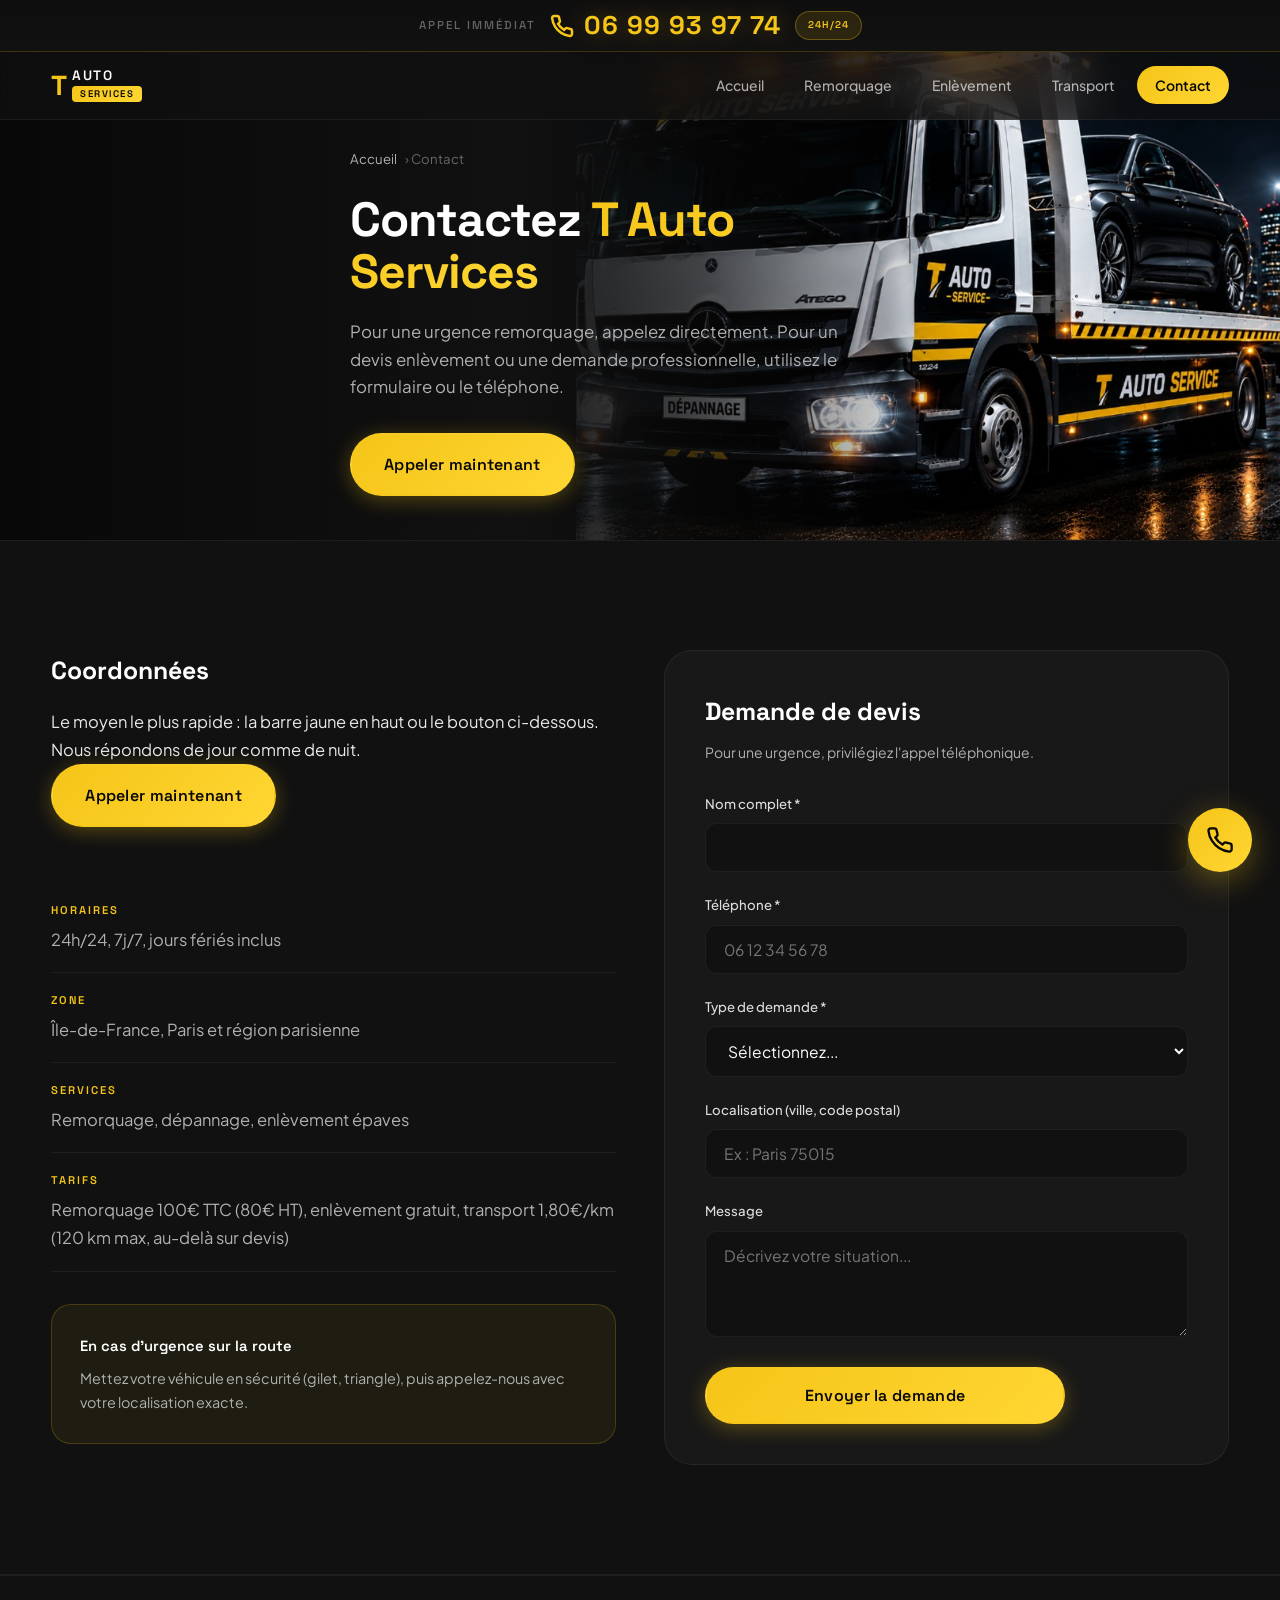
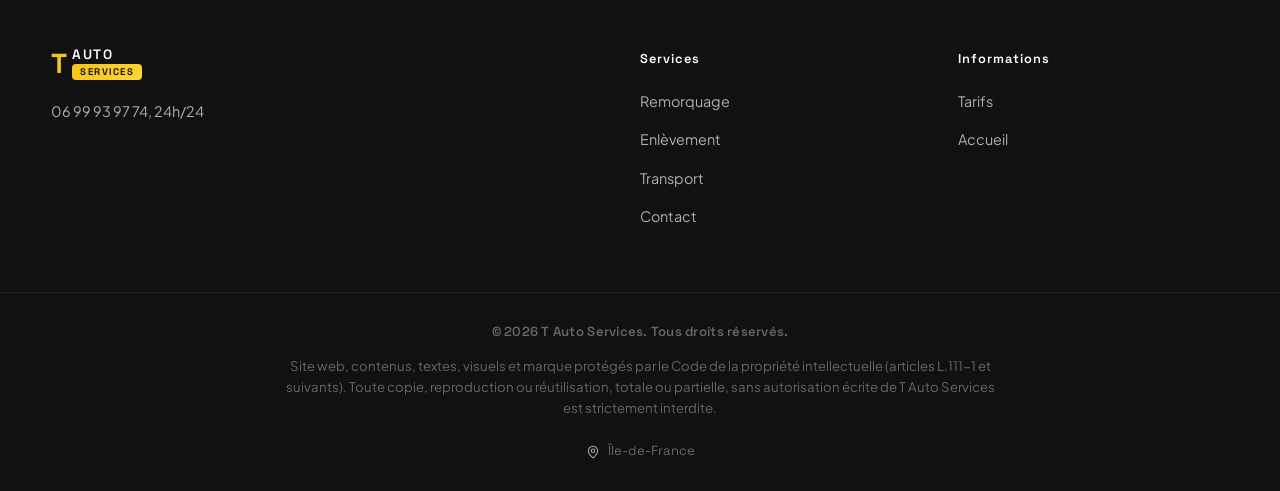
==== contact.html @ 291cde95 "Optimiser le SEO pour tautoservices.com et viser 9,5/10 technique. Alignement domaine sans www, URLs" ====
<!DOCTYPE html>
<html lang="fr">
<head>
  <meta charset="UTF-8">
  <meta name="viewport" content="width=device-width, initial-scale=1.0">
  <title>Contact & Devis | T Auto Services, 06 99 93 97 74</title>
  <meta name="description" content="Appelez T Auto Services 24h/24 : remorquage 100€ TTC, enlèvement gratuit, transport 1,80€/km. Urgence Île-de-France. ☎ 06 99 93 97 74">
  <meta name="robots" content="index, follow, max-snippet:-1, max-image-preview:large">
  <meta name="copyright" content="© 2026 T Auto Services. Tous droits réservés. Reproduction interdite.">
  <link rel="canonical" href="https://tautoservices.com/contact">
  <meta property="og:type" content="website">
  <meta property="og:locale" content="fr_FR">
  <meta property="og:title" content="Contact & Devis 24h/24 | T Auto Services">
  <meta property="og:description" content="Urgence remorquage ou devis transport. Disponible 24h/24. ☎ 06 99 93 97 74">
  <meta property="og:url" content="https://tautoservices.com/contact">
  <meta property="og:image" content="https://tautoservices.com/assets/hero-truck.png">
  <meta property="og:image:width" content="1024">
  <meta property="og:image:height" content="682">
  <meta property="og:image:alt" content="Camion dépanneuse T Auto Services, remorquage 24h/24 Île-de-France">
  <meta property="og:site_name" content="T Auto Services">
  <meta name="twitter:card" content="summary_large_image">
  <meta name="twitter:title" content="Contact & Devis 24h/24 | T Auto Services">
  <meta name="twitter:description" content="Urgence remorquage ou devis transport. ☎ 06 99 93 97 74">
  <meta name="twitter:image" content="https://tautoservices.com/assets/hero-truck.png">
  <meta name="format-detection" content="telephone=yes">
  <link rel="icon" type="image/svg+xml" href="/assets/favicon.svg">
  <link rel="preconnect" href="https://fonts.googleapis.com">
  <link rel="preconnect" href="https://fonts.gstatic.com" crossorigin>
  <link href="https://fonts.googleapis.com/css2?family=Plus+Jakarta+Sans:wght@400;500;600;700&family=Space+Grotesk:wght@500;600;700&display=swap" rel="stylesheet">
  <link rel="stylesheet" href="/css/style.css?v=20260605">
  <script type="application/ld+json" src="/data/seo.json"></script>
  <script type="application/ld+json">
  {"@context":"https://schema.org","@type":"BreadcrumbList","itemListElement":[{"@type":"ListItem","position":1,"name":"Accueil","item":"https://tautoservices.com/"},{"@type":"ListItem","position":2,"name":"Contact","item":"https://tautoservices.com/contact"}]}
  </script>
  <script type="application/ld+json">
  {"@context":"https://schema.org","@type":"ContactPage","name":"Contact T Auto Services","url":"https://tautoservices.com/contact","mainEntity":{"@id":"https://tautoservices.com/#business"}}
  </script>
</head>
<body data-seo-page="contact">
  <a href="#main" class="skip-link">Aller au contenu principal</a>
  <div class="phone-bar">
    <a href="tel:+33699939774" class="phone-bar__link" aria-label="Appel immédiat, 06 99 93 97 74">
      <span class="phone-bar__label">Appel immédiat</span>
      <span class="phone-bar__number">
        <svg viewBox="0 0 24 24" fill="none" stroke="currentColor" stroke-width="2.5" aria-hidden="true"><path d="M22 16.92v3a2 2 0 0 1-2.18 2 19.79 19.79 0 0 1-8.63-3.07 19.5 19.5 0 0 1-6-6 19.79 19.79 0 0 1-3.07-8.67A2 2 0 0 1 4.11 2h3a2 2 0 0 1 2 1.72c.127.96.361 1.903.7 2.81a2 2 0 0 1-.45 2.11L8.09 9.91a16 16 0 0 0 6 6l1.27-1.27a2 2 0 0 1 2.11-.45c.907.339 1.85.573 2.81.7A2 2 0 0 1 22 16.92z"/></svg>
        06 99 93 97 74
      </span>
      <span class="phone-bar__badge">24h/24</span>
    </a>
  </div>
  <header class="header" id="header">
    <div class="container header__inner">
      <a href="/" class="logo logo--sm"><span class="logo__t">T</span><span class="logo__brand"><span class="logo__auto">Auto</span><span class="logo__services">Services</span></span></a>
      <nav class="nav" id="nav" aria-label="Navigation principale">
        <ul class="nav__list">
          <li><a href="/" class="nav__link">Accueil</a></li>
          <li><a href="/remorquage.html" class="nav__link">Remorquage</a></li>
          <li><a href="/enlevement-epaves.html" class="nav__link">Enlèvement</a></li>
          <li><a href="/transport.html" class="nav__link">Transport</a></li>
          <li><a href="/contact.html" class="nav__link nav__link--active">Contact</a></li>
        </ul>
      </nav>
      <button class="burger" id="burger" aria-label="Ouvrir le menu" aria-expanded="false"><span></span><span></span><span></span></button>
    </div>
  </header>

  <main id="main">
    <section class="page-hero">
      <div class="page-hero__bg">
        <img src="/assets/hero-truck.png" alt="Camion dépanneuse T Auto Services en intervention de nuit, remorquage 24h/24 Île-de-France" width="1024" height="682" loading="eager">
      </div>
      <div class="page-hero__shade" aria-hidden="true"></div>
      <div class="container page-hero__body">
        <nav class="breadcrumb" aria-label="Fil d'Ariane"><a href="/">Accueil</a> › Contact</nav>
        <h1>Contactez <span>T Auto Services</span></h1>
        <p class="page-hero__lead">Pour une urgence remorquage, appelez directement. Pour un devis enlèvement ou une demande professionnelle, utilisez le formulaire ou le téléphone.</p>
        <a href="tel:+33699939774" class="btn btn--yellow btn--lg">Appeler maintenant</a>
      </div>
    </section>

    <section class="section section--dark">
      <div class="container contact-grid">
        <div class="contact-info">
          <h2>Coordonnées</h2>
          <p>Le moyen le plus rapide : la barre jaune en haut ou le bouton ci-dessous. Nous répondons de jour comme de nuit.</p>
          <a href="tel:+33699939774" class="btn btn--yellow btn--lg contact__call">Appeler maintenant</a>

          <div class="contact-details">
            <div class="contact-detail"><strong>Horaires</strong><span>24h/24, 7j/7, jours fériés inclus</span></div>
            <div class="contact-detail"><strong>Zone</strong><span>Île-de-France, Paris et région parisienne</span></div>
            <div class="contact-detail"><strong>Services</strong><span>Remorquage, dépannage, enlèvement épaves</span></div>
            <div class="contact-detail"><strong>Tarifs</strong><span>Remorquage 100€ TTC (80€ HT), enlèvement gratuit, transport 1,80€/km (120 km max, au-delà sur devis)</span></div>
          </div>

          <div class="contact-urgency">
            <h3>En cas d'urgence sur la route</h3>
            <p>Mettez votre véhicule en sécurité (gilet, triangle), puis appelez-nous avec votre localisation exacte.</p>
          </div>
        </div>

        <form class="contact-form" id="contact-form" action="#" method="post">
          <h2>Demande de devis</h2>
          <p class="form-note">Pour une urgence, privilégiez l'appel téléphonique.</p>
          <div class="form-group">
            <label for="name">Nom complet *</label>
            <input type="text" id="name" name="name" required autocomplete="name">
          </div>
          <div class="form-group">
            <label for="phone">Téléphone *</label>
            <input type="tel" id="phone" name="phone" required autocomplete="tel" placeholder="06 12 34 56 78">
          </div>
          <div class="form-group">
            <label for="service">Type de demande *</label>
            <select id="service" name="service" required>
              <option value="">Sélectionnez...</option>
              <option value="remorquage">Remorquage urgent</option>
              <option value="transport">Transport véhicule</option>
              <option value="epave">Enlèvement d'épave</option>
              <option value="depannage">Dépannage sur place</option>
              <option value="pro">Demande professionnelle</option>
              <option value="devis">Devis / renseignement</option>
            </select>
          </div>
          <div class="form-group">
            <label for="location">Localisation (ville, code postal)</label>
            <input type="text" id="location" name="location" placeholder="Ex : Paris 75015">
          </div>
          <div class="form-group">
            <label for="message">Message</label>
            <textarea id="message" name="message" rows="4" placeholder="Décrivez votre situation..."></textarea>
          </div>
          <button type="submit" class="btn btn--yellow btn--lg btn--block">Envoyer la demande</button>
          <p class="form-success" id="form-success" hidden>Merci ! Pour une réponse immédiate, appelez le <a href="tel:+33699939774">06 99 93 97 74</a>.</p>
        </form>
      </div>
    </section>
  </main>

  <footer class="footer">
    <div class="container footer__grid">
      <div class="footer__brand">
        <a href="/" class="logo logo--sm"><span class="logo__t">T</span><span class="logo__brand"><span class="logo__auto">Auto</span><span class="logo__services">Services</span></span></a>
        <p>06 99 93 97 74, 24h/24</p>
      </div>
      <nav aria-label="Services"><h3>Services</h3><ul><li><a href="/remorquage.html">Remorquage</a></li><li><a href="/enlevement-epaves.html">Enlèvement</a></li><li><a href="/transport.html">Transport</a></li><li><a href="/contact.html">Contact</a></li></ul></nav>
      <nav aria-label="Infos"><h3>Informations</h3><ul><li><a href="/#tarifs">Tarifs</a></li><li><a href="/">Accueil</a></li></ul></nav>
    </div>
    <div class="footer__bottom"><div class="container footer__bottom-inner"><p class="footer__copyright">&copy; 2026 T Auto Services. Tous droits réservés.</p><p class="footer__legal">Site web, contenus, textes, visuels et marque protégés par le Code de la propriété intellectuelle (articles L.111-1 et suivants). Toute copie, reproduction ou réutilisation, totale ou partielle, sans autorisation écrite de T Auto Services est strictement interdite.</p><p class="footer__location"><svg class="icon icon--inline" viewBox="0 0 24 24" fill="none" stroke="currentColor" stroke-width="1.75" aria-hidden="true"><path d="M20 10c0 6-8 12-8 12s-8-6-8-12a8 8 0 0 1 16 0Z"/><circle cx="12" cy="10" r="3"/></svg> Île-de-France</p></div></div>
  </footer>
  <a href="tel:+33699939774" class="float-call" aria-label="Appeler"><svg width="28" height="28" viewBox="0 0 24 24" fill="none" stroke="currentColor" stroke-width="2"><path d="M22 16.92v3a2 2 0 0 1-2.18 2 19.79 19.79 0 0 1-8.63-3.07 19.5 19.5 0 0 1-6-6 19.79 19.79 0 0 1-3.07-8.67A2 2 0 0 1 4.11 2h3a2 2 0 0 1 2 1.72c.127.96.361 1.903.7 2.81a2 2 0 0 1-.45 2.11L8.09 9.91a16 16 0 0 0 6 6l1.27-1.27a2 2 0 0 1 2.11-.45c.907.339 1.85.573 2.81.7A2 2 0 0 1 22 16.92z"/></svg></a>
  <script src="/js/main.js?v=20260605"></script>
</body>
</html>
---- css/style.css ----
/* T Auto Services — Design moderne jaune / noir */
:root {
  --yellow: #f5c518;
  --yellow-bright: #ffd633;
  --yellow-dark: #c9a012;
  --yellow-glow: rgba(245, 197, 24, 0.35);
  --black: #080808;
  --black-soft: #111111;
  --black-card: #181818;
  --black-elevated: #1f1f1f;
  --white: #ffffff;
  --gray: #b0b0b0;
  --gray-dark: #666666;
  --border: rgba(255, 255, 255, 0.06);
  --border-accent: rgba(245, 197, 24, 0.2);
  --font-display: 'Space Grotesk', system-ui, sans-serif;
  --font-body: 'Plus Jakarta Sans', system-ui, sans-serif;
  --phone-bar-h: 52px;
  --header-h: 68px;
  --radius: 12px;
  --radius-lg: 20px;
  --radius-xl: 28px;
  --transition: 0.35s cubic-bezier(0.4, 0, 0.2, 1);
  --shadow-yellow: 0 12px 48px rgba(245, 197, 24, 0.2);
  --shadow-dark: 0 32px 80px rgba(0, 0, 0, 0.6);
  --glass: rgba(17, 17, 17, 0.72);
}

*, *::before, *::after { box-sizing: border-box; margin: 0; padding: 0; }

html { scroll-behavior: smooth; scroll-padding-top: calc(var(--phone-bar-h) + var(--header-h) + 24px); }

body {
  font-family: var(--font-body);
  font-size: 1.03125rem;
  line-height: 1.7;
  color: #e8e8e8;
  background: var(--black);
  -webkit-font-smoothing: antialiased;
  -moz-osx-font-smoothing: grayscale;
  overflow-x: hidden;
}

body::before {
  content: '';
  position: fixed;
  inset: 0;
  z-index: -1;
  background:
    radial-gradient(ellipse 80% 50% at 20% -10%, rgba(245, 197, 24, 0.06) 0%, transparent 50%),
    radial-gradient(ellipse 60% 40% at 90% 100%, rgba(245, 197, 24, 0.04) 0%, transparent 50%),
    var(--black);
  pointer-events: none;
}

img { max-width: 100%; height: auto; display: block; }
a { color: var(--yellow); text-decoration: none; transition: color var(--transition); }
a:hover { color: var(--yellow-bright); }
ul { list-style: none; }

.container { width: min(1220px, 92vw); margin-inline: auto; }
.container--narrow { width: min(760px, 90vw); }

.skip-link {
  position: absolute; top: -100px; left: 16px; z-index: 9999;
  padding: 12px 20px; background: var(--yellow); color: var(--black);
  border-radius: var(--radius); font-weight: 700;
}
.skip-link:focus { top: 16px; }

/* ─── Animations scroll ─── */
.reveal {
  opacity: 0;
  transform: translateY(28px);
  transition: opacity 0.75s cubic-bezier(0.22, 1, 0.36, 1),
              transform 0.75s cubic-bezier(0.22, 1, 0.36, 1);
}
.reveal.is-visible {
  opacity: 1;
  transform: translateY(0);
}

@media (prefers-reduced-motion: reduce) {
  .reveal { opacity: 1; transform: none; transition: none; }
  .float-call { animation: none; }
}

/* ─── Logo ─── */
.logo { display: flex; align-items: center; gap: 6px; text-decoration: none; flex-shrink: 0; }
.logo:hover { opacity: 0.92; }
.logo__t {
  font-family: var(--font-display);
  font-size: 2.2rem; font-weight: 700; line-height: 1;
  color: var(--yellow); letter-spacing: -1px;
}
.logo__brand { display: flex; flex-direction: column; line-height: 1.05; gap: 2px; }
.logo__auto {
  font-family: var(--font-display);
  font-size: 1rem; font-weight: 600; letter-spacing: 2px;
  color: var(--white); text-transform: uppercase;
}
.logo__services {
  font-family: var(--font-display);
  font-size: 0.6rem; font-weight: 600; letter-spacing: 1.5px;
  background: linear-gradient(135deg, var(--yellow) 0%, var(--yellow-bright) 100%);
  color: var(--black);
  padding: 3px 8px; border-radius: 4px;
  text-transform: uppercase; align-self: flex-start;
}
.logo--sm .logo__t { font-size: 1.72rem; }
.logo--sm .logo__auto { font-size: 0.85rem; letter-spacing: 1.5px; }

/* ─── Buttons ─── */
.btn {
  display: inline-flex; align-items: center; justify-content: center; gap: 10px;
  padding: 14px 28px; border-radius: 999px; font-weight: 600; font-size: 0.95rem;
  border: 2px solid transparent; cursor: pointer; transition: all var(--transition);
  text-decoration: none; font-family: var(--font-display); letter-spacing: 0.02em;
}
.btn--yellow {
  background: linear-gradient(135deg, var(--yellow) 0%, var(--yellow-bright) 100%);
  color: var(--black); border-color: transparent;
  box-shadow: 0 4px 20px rgba(245, 197, 24, 0.3);
}
.btn--yellow:hover {
  transform: translateY(-3px);
  box-shadow: 0 8px 32px rgba(245, 197, 24, 0.45);
  color: var(--black);
}
.btn--outline-yellow {
  background: rgba(245, 197, 24, 0.06);
  color: var(--yellow); border-color: rgba(245, 197, 24, 0.45);
  backdrop-filter: blur(8px);
}
.btn--outline-yellow:hover {
  background: var(--yellow); color: var(--black);
  border-color: var(--yellow);
  transform: translateY(-2px);
}
.btn--black { background: var(--black); color: var(--yellow); border-color: var(--black-soft); }
.btn--black:hover { background: var(--black-soft); color: var(--yellow-bright); }
.btn--phone {
  background: linear-gradient(135deg, var(--yellow) 0%, var(--yellow-bright) 100%);
  color: var(--black); border-color: transparent;
  font-family: var(--font-display); font-size: 1rem; padding: 12px 22px;
  font-weight: 600; white-space: nowrap;
  border-radius: 999px;
}
.btn--phone:hover { transform: scale(1.04); color: var(--black); }

.btn--lg { padding: 16px 32px; font-size: 1rem; }
.btn--xl { padding: 18px 34px; font-size: 1.025rem; }
.btn--block { width: 100%; max-width: 360px; }

/* ─── Barre téléphone ─── */
.phone-bar {
  position: fixed; top: 0; left: 0; right: 0; z-index: 1001;
  height: var(--phone-bar-h);
  background: linear-gradient(180deg, #0e0e0e 0%, var(--black-soft) 100%);
  border-bottom: 1px solid var(--border-accent);
}
.phone-bar__link {
  display: flex; align-items: center; justify-content: center; gap: 14px;
  height: 100%; width: 100%; padding: 0 20px;
  color: var(--white); text-decoration: none;
  transition: background var(--transition);
}
.phone-bar__link:hover {
  background: rgba(245, 197, 24, 0.06);
  color: var(--white);
}
.phone-bar__label {
  font-family: var(--font-display); font-size: 0.72rem; font-weight: 500;
  letter-spacing: 2px; text-transform: uppercase;
  color: var(--gray-dark);
  display: none;
}
.phone-bar__number {
  font-family: var(--font-display); font-size: clamp(1.2rem, 3.5vw, 1.6rem);
  font-weight: 700; letter-spacing: 1px;
  display: flex; align-items: center; gap: 10px;
  color: var(--yellow);
  text-shadow: 0 0 24px var(--yellow-glow);
}
.phone-bar__number svg { flex-shrink: 0; width: clamp(20px, 3.5vw, 24px); height: clamp(20px, 3.5vw, 24px); }
.phone-bar__badge {
  font-family: var(--font-display); font-size: 0.62rem; font-weight: 600;
  letter-spacing: 1px; text-transform: uppercase;
  background: rgba(245, 197, 24, 0.12);
  color: var(--yellow);
  padding: 5px 12px; border-radius: 999px;
  border: 1px solid rgba(245, 197, 24, 0.3);
}

@media (min-width: 640px) {
  .phone-bar__label { display: block; }
}

/* ─── Header ─── */
.header {
  position: fixed; top: var(--phone-bar-h); left: 0; right: 0; z-index: 1000;
  height: var(--header-h);
  background: var(--glass);
  backdrop-filter: blur(24px) saturate(1.4);
  -webkit-backdrop-filter: blur(24px) saturate(1.4);
  border-bottom: 1px solid var(--border);
  transition: all var(--transition);
}
.header--scrolled {
  background: rgba(8, 8, 8, 0.92);
  box-shadow: 0 8px 40px rgba(0, 0, 0, 0.4);
  border-bottom-color: var(--border-accent);
}
.header__inner { display: flex; align-items: center; justify-content: space-between; height: 100%; gap: 20px; }

.nav__list { display: flex; gap: 4px; flex-wrap: wrap; justify-content: flex-end; }
.nav__link {
  padding: 10px 18px; color: rgba(255, 255, 255, 0.65); border-radius: 999px;
  font-weight: 500; font-size: 0.875rem; transition: all var(--transition);
}
.nav__link:hover { color: var(--white); background: rgba(255, 255, 255, 0.06); }
.nav__link--active {
  color: var(--black);
  background: linear-gradient(135deg, var(--yellow) 0%, var(--yellow-bright) 100%);
  font-weight: 600;
}

.burger {
  display: none; flex-direction: column; gap: 5px; background: none; border: none;
  cursor: pointer; padding: 10px; border-radius: var(--radius);
}
.burger:hover { background: rgba(255, 255, 255, 0.05); }
.burger span { width: 24px; height: 2px; background: var(--yellow); border-radius: 2px; transition: all var(--transition); }

/* ─── Hero (accueil) ─── */
.hero {
  padding-top: calc(var(--phone-bar-h) + var(--header-h));
  background: var(--black);
  overflow: hidden;
  position: relative;
}
body:has(.hero) .header {
  background: rgba(8, 8, 8, 0.4);
  border-bottom-color: transparent;
}
.hero__layout {
  display: grid;
  grid-template-columns: minmax(320px, 1fr) minmax(400px, 1.1fr);
  min-height: clamp(630px, 88svh, 890px);
  max-height: 940px;
}
.hero__content {
  display: flex;
  flex-direction: column;
  justify-content: center;
  padding: clamp(44px, 6.5vh, 76px) clamp(26px, 4.2vw, 52px);
  padding-left: max(clamp(26px, 4.2vw, 52px), calc((100vw - 1280px) / 2 + 26px));
  z-index: 2;
  position: relative;
}
.hero__content::before {
  content: '';
  position: absolute;
  top: 20%; left: -20%;
  width: 400px; height: 400px;
  background: radial-gradient(circle, rgba(245, 197, 24, 0.08) 0%, transparent 70%);
  pointer-events: none;
  filter: blur(40px);
}
.hero__media {
  position: relative;
  overflow: hidden;
}
.hero__media-img {
  position: absolute;
  inset: 0;
  width: 100%;
  height: 100%;
  max-width: none;
  object-fit: cover;
  object-position: 60% 45%;
  transform: scale(1.02);
}
.hero__media-fade {
  position: absolute;
  inset: 0;
  z-index: 1;
  pointer-events: none;
  background:
    linear-gradient(90deg, var(--black) 0%, rgba(8, 8, 8, 0.85) 18%, rgba(8, 8, 8, 0.3) 35%, transparent 55%),
    linear-gradient(180deg, transparent 70%, rgba(8, 8, 8, 0.5) 100%);
}
.hero__tagline {
  display: inline-flex; align-items: center; gap: 10px;
  font-family: var(--font-display); font-size: 0.8rem; letter-spacing: 2px;
  color: var(--yellow); text-transform: uppercase; margin-bottom: 22px;
  padding: 6px 14px 6px 0;
  border-radius: 999px;
  background: rgba(245, 197, 24, 0.08);
  padding-left: 14px;
  border: 1px solid rgba(245, 197, 24, 0.2);
  width: fit-content;
}
.hero__tagline::before { display: none; }
.hero__title {
  font-family: var(--font-display); font-weight: 700; line-height: 1.02;
  letter-spacing: -0.02em;
  display: flex; flex-direction: column; gap: 5px;
  margin-bottom: 22px;
}
.hero__title-line { display: block; font-size: clamp(2.7rem, 6.5vw, 4.45rem); }
.hero__title-line--white { color: var(--white); }
.hero__title-line--yellow {
  background: linear-gradient(135deg, var(--yellow) 0%, var(--yellow-bright) 100%);
  -webkit-background-clip: text;
  -webkit-text-fill-color: transparent;
  background-clip: text;
}
.hero__motto {
  font-size: 1.0625rem; font-weight: 500;
  color: var(--gray); margin-bottom: 34px;
  max-width: 440px;
}
.hero__actions {
  display: flex; flex-wrap: wrap; align-items: center; gap: 14px;
  margin-bottom: 16px;
}
.hero__actions .btn { white-space: nowrap; flex-shrink: 0; }
.hero__availability {
  font-size: 0.875rem; color: var(--gray-dark); margin-bottom: 36px;
  display: flex; align-items: center; gap: 8px;
}
.hero__availability::before {
  content: '';
  width: 8px; height: 8px;
  background: #22c55e;
  border-radius: 50%;
  box-shadow: 0 0 12px rgba(34, 197, 94, 0.6);
  animation: pulse-dot 2s infinite;
}
@keyframes pulse-dot {
  0%, 100% { opacity: 1; }
  50% { opacity: 0.5; }
}
.hero__features { display: flex; flex-direction: column; gap: 15px; }
.hero__feature {
  display: flex; align-items: flex-start; gap: 15px;
  font-size: 0.975rem; color: rgba(255, 255, 255, 0.82); line-height: 1.5;
  padding: 13px 17px;
  background: rgba(255, 255, 255, 0.03);
  border: 1px solid var(--border);
  border-radius: var(--radius);
  transition: all var(--transition);
}
.hero__feature:hover {
  background: rgba(245, 197, 24, 0.04);
  border-color: var(--border-accent);
}
.hero__feature-icon {
  width: 40px; height: 40px; flex-shrink: 0;
  background: rgba(245, 197, 24, 0.1);
  border-radius: 10px;
  display: flex; align-items: center; justify-content: center;
  color: var(--yellow);
}
.hero__feature-icon .icon { width: 19px; height: 19px; }
.hero__badge {
  position: absolute; top: 12%; right: 10%; z-index: 3;
  width: 106px; height: 106px; border-radius: 50%;
  background: linear-gradient(145deg, var(--yellow) 0%, var(--yellow-bright) 100%);
  color: var(--black);
  display: flex; flex-direction: column; align-items: center; justify-content: center;
  font-family: var(--font-display); font-weight: 700; font-size: 0.7rem;
  text-align: center; line-height: 1.25; letter-spacing: 0.5px;
  box-shadow: 0 8px 40px var(--yellow-glow), 0 0 0 4px rgba(245, 197, 24, 0.15);
  animation: float-badge 4s ease-in-out infinite;
}
@keyframes float-badge {
  0%, 100% { transform: translateY(0); }
  50% { transform: translateY(-8px); }
}
.hero__badge span { font-size: 1rem; }
.hero__bubble {
  position: absolute; bottom: 12%; left: 50%; z-index: 3;
  transform: translateX(-50%);
  width: min(330px, 86%);
  background: rgba(8, 8, 8, 0.85);
  backdrop-filter: blur(16px);
  border: 1px solid var(--border-accent);
  padding: 19px 22px; border-radius: var(--radius-lg);
  box-shadow: var(--shadow-dark);
}
.hero__bubble p {
  font-family: var(--font-display); font-size: 0.9rem; font-weight: 500;
  color: var(--white); line-height: 1.4;
}
.hero__bubble strong { color: var(--yellow); }

.hero__content > * {
  animation: hero-in 0.7s cubic-bezier(0.22, 1, 0.36, 1) forwards;
  opacity: 0;
}
.hero__tagline { animation-delay: 0.05s; }
.hero__title { animation-delay: 0.12s; }
.hero__motto { animation-delay: 0.2s; }
.hero__actions { animation-delay: 0.28s; }
.hero__availability { animation-delay: 0.36s; }
.hero__features { animation-delay: 0.44s; }
@keyframes hero-in {
  from { opacity: 0; transform: translateY(20px); }
  to { opacity: 1; transform: translateY(0); }
}

@media (prefers-reduced-motion: reduce) {
  .hero__content > * { animation: none; opacity: 1; }
  .hero__badge { animation: none; }
}

/* ─── Sections ─── */
.section { padding: clamp(68px, 8.5vw, 112px) 0; position: relative; }
.section--black { background: var(--black); }
.section--dark {
  background: var(--black-soft);
  border-top: 1px solid var(--border);
  border-bottom: 1px solid var(--border);
}
.section--yellow { background: linear-gradient(135deg, var(--yellow) 0%, var(--yellow-bright) 100%); color: var(--black); }
.section--yellow .section__label { color: var(--black); opacity: 0.55; }
.section--yellow h2, .section--yellow h3 { color: var(--black); }
.section--yellow p { color: rgba(0, 0, 0, 0.7); }

.section__header { text-align: center; max-width: 640px; margin: 0 auto 56px; }
.section__label {
  display: inline-block; font-family: var(--font-display);
  font-size: 0.775rem; font-weight: 600; letter-spacing: 3px;
  text-transform: uppercase; color: var(--yellow); margin-bottom: 14px;
  padding: 6px 16px;
  background: rgba(245, 197, 24, 0.08);
  border-radius: 999px;
  border: 1px solid rgba(245, 197, 24, 0.15);
}
.section__header h2 {
  font-family: var(--font-display); font-size: clamp(2.05rem, 4vw, 2.9rem);
  font-weight: 700; letter-spacing: -0.02em;
  color: var(--white); line-height: 1.15; margin-bottom: 16px;
}
.section__header p { color: var(--gray); font-size: 1.05rem; line-height: 1.65; }

/* ─── Services grid ─── */
.services-grid {
  display: grid;
  grid-template-columns: repeat(auto-fit, minmax(190px, 1fr));
  gap: 18px;
}
.service-item {
  background: var(--black-card);
  border: 1px solid var(--border);
  border-radius: var(--radius-lg);
  padding: 36px 22px;
  text-align: center;
  transition: all var(--transition);
  position: relative;
  overflow: hidden;
}
.service-item::before {
  content: '';
  position: absolute;
  inset: 0;
  background: radial-gradient(circle at 50% 0%, rgba(245, 197, 24, 0.06) 0%, transparent 60%);
  opacity: 0;
  transition: opacity var(--transition);
}
.service-item:hover {
  transform: translateY(-8px);
  border-color: var(--border-accent);
  box-shadow: var(--shadow-yellow);
}
.service-item:hover::before { opacity: 1; }
.service-item__icon {
  width: 60px; height: 60px; margin: 0 auto 20px;
  background: rgba(245, 197, 24, 0.08);
  border-radius: 16px;
  display: flex; align-items: center; justify-content: center;
  color: var(--yellow);
  transition: all var(--transition);
}
.service-item:hover .service-item__icon {
  background: linear-gradient(135deg, var(--yellow) 0%, var(--yellow-bright) 100%);
  color: var(--black);
  transform: scale(1.05);
}
.service-item__icon .icon { width: 26px; height: 26px; }
.service-item h3 {
  font-family: var(--font-display); font-size: 0.875rem; font-weight: 600;
  color: var(--white); line-height: 1.35;
  position: relative;
}

/* ─── Pricing ─── */
.pricing {
  display: grid;
  grid-template-columns: repeat(2, minmax(0, 1fr));
  gap: 24px;
  align-items: stretch;
  max-width: 820px;
  margin: 0 auto;
}
.pricing--simple { max-width: 820px; }
.pricing--triple {
  max-width: 1100px;
  grid-template-columns: repeat(3, minmax(0, 1fr));
}
.pricing--quad {
  max-width: 960px;
  grid-template-columns: repeat(2, minmax(0, 1fr));
  gap: 28px;
}
@media (min-width: 1100px) {
  .pricing--quad { max-width: 1100px; }
}
.content .pricing { margin-left: 0; margin-right: 0; }
.pricing--duo { max-width: 820px; margin-left: 0; margin-right: 0; }
.pricing__disclaimer {
  margin-top: 16px;
  font-size: 0.875rem;
  color: var(--gray);
}
.pricing__cta {
  max-width: 540px;
  margin: 48px auto 0;
  text-align: center;
  padding: 40px 36px;
  background: var(--black-card);
  border: 1px solid var(--border-accent);
  border-radius: var(--radius-xl);
  position: relative;
  overflow: hidden;
}
.pricing__cta::before {
  content: '';
  position: absolute;
  top: 0; left: 50%; transform: translateX(-50%);
  width: 60%; height: 1px;
  background: linear-gradient(90deg, transparent, var(--yellow), transparent);
}
.pricing__cta h3 {
  font-family: var(--font-display);
  color: var(--white);
  margin-bottom: 12px;
  font-size: 1.25rem;
  font-weight: 700;
}
.pricing__cta p { color: var(--gray); margin-bottom: 24px; font-size: 0.95rem; }
.pricing__row {
  display: flex; justify-content: space-between; align-items: center;
  padding: 16px 0; gap: 16px; flex-wrap: wrap;
}
.pricing__label { color: var(--gray); font-size: 0.9rem; flex: 1; min-width: 140px; }
.pricing__label strong { display: block; color: var(--white); font-size: 1.025rem; margin-bottom: 6px; font-weight: 600; }
.pricing__price {
  font-family: var(--font-display); font-size: clamp(1.82rem, 3.9vw, 2.38rem); font-weight: 700;
  color: var(--yellow); white-space: nowrap;
}
.pricing__main {
  background: var(--black-card);
  border: 1px solid var(--border-accent);
  border-radius: var(--radius-xl);
  overflow: hidden;
  height: 100%;
  display: flex;
  flex-direction: column;
  transition: all var(--transition);
}
.pricing__main:hover {
  transform: translateY(-4px);
  box-shadow: var(--shadow-yellow);
}
.pricing__header {
  background: linear-gradient(135deg, var(--yellow) 0%, var(--yellow-bright) 100%);
  color: var(--black);
  padding: 20px 28px;
  font-family: var(--font-display);
  font-size: 1.025rem; font-weight: 700; letter-spacing: 0.02em;
}
.pricing__body { padding: 30px; flex: 1; display: flex; align-items: center; }
.pricing__body .pricing__row { width: 100%; }
.pricing__price small { font-size: 0.85rem; color: var(--gray); font-family: var(--font-body); font-weight: 400; }
.pricing__note {
  padding: 14px 28px;
  background: rgba(245, 197, 24, 0.06);
  font-size: 0.825rem; color: var(--gray-dark);
  border-top: 1px solid var(--border);
}

.pricing__side { display: flex; flex-direction: column; gap: 20px; }
.pricing__card {
  background: var(--black-card); border: 1px solid var(--border);
  border-radius: var(--radius-lg); padding: 28px; flex: 1;
  display: flex; flex-direction: column; justify-content: center;
}
.pricing__card--highlight { border-color: var(--border-accent); background: rgba(245, 197, 24, 0.04); }
.pricing__card h3 {
  font-family: var(--font-display); font-size: 0.975rem;
  color: var(--yellow); margin-bottom: 12px; font-weight: 600;
}
.pricing__card p { color: var(--gray); font-size: 0.925rem; }
.pricing__surcharge { display: flex; align-items: center; gap: 20px; }
.pricing__surcharge-num {
  font-family: var(--font-display); font-size: 3rem; font-weight: 700; color: var(--yellow); line-height: 1;
}
.pricing__surcharge-text { font-size: 0.925rem; color: var(--white); }
.pricing__surcharge-text strong { display: block; font-family: var(--font-display); font-weight: 600; }

/* ─── Engagements ─── */
.engagements {
  display: grid;
  grid-template-columns: repeat(auto-fit, minmax(210px, 1fr));
  gap: 0;
  background: var(--black-card);
  border: 1px solid var(--border);
  border-radius: var(--radius-xl);
  overflow: hidden;
}
.engagement {
  text-align: center; padding: 40px 24px;
  border-right: 1px solid var(--border);
  transition: background var(--transition);
}
.engagement:last-child { border-right: none; }
.engagement:hover { background: rgba(245, 197, 24, 0.03); }
.engagement__icon {
  width: 56px; height: 56px; margin: 0 auto 18px;
  background: linear-gradient(135deg, var(--yellow) 0%, var(--yellow-bright) 100%);
  border-radius: 14px;
  display: flex; align-items: center; justify-content: center;
  box-shadow: 0 4px 20px var(--yellow-glow);
}
.engagement__icon .icon { width: 26px; height: 26px; color: var(--black); }
.engagement h3 {
  font-family: var(--font-display); font-size: 0.875rem; font-weight: 600;
  color: var(--white); line-height: 1.35;
}

/* ─── Showcase ─── */
.showcase {
  display: grid; grid-template-columns: 1.1fr 1fr; gap: 0;
  border-radius: var(--radius-xl); overflow: hidden;
  border: 1px solid var(--border);
  box-shadow: var(--shadow-dark);
}
.showcase__image { position: relative; min-height: 420px; }
.showcase__image img {
  width: 100%; height: 100%; object-fit: cover;
  object-position: center 50%; min-height: 420px;
  transition: transform 0.6s ease;
}
.showcase:hover .showcase__image img { transform: scale(1.03); }
.showcase__image::after {
  content: ''; position: absolute; inset: 0;
  background: linear-gradient(135deg, transparent 50%, rgba(8, 8, 8, 0.5) 100%);
}
.showcase__content {
  background: var(--black-card);
  padding: clamp(36px, 5vw, 56px);
  display: flex; flex-direction: column; justify-content: center;
}
.showcase__content h2 {
  font-family: var(--font-display); font-size: clamp(1.5rem, 3vw, 2rem); font-weight: 700;
  color: var(--white); margin-bottom: 20px; line-height: 1.2; letter-spacing: -0.02em;
}
.showcase__content p { color: var(--gray); margin-bottom: 16px; }
.checklist li {
  position: relative; padding-left: 28px; margin-bottom: 12px;
  color: rgba(255, 255, 255, 0.85); font-size: 0.925rem;
}
.checklist li::before {
  content: '';
  position: absolute; left: 0; top: 4px;
  width: 18px; height: 18px;
  background: rgba(245, 197, 24, 0.15);
  border-radius: 50%;
}
.checklist li::after {
  content: '✓'; position: absolute; left: 4px; top: 2px;
  color: var(--yellow); font-size: 0.75rem; font-weight: 700;
}

/* ─── Zone ─── */
.zone-banner {
  text-align: center; padding: 64px 40px;
  background: var(--black-card);
  border: 1px solid var(--border-accent);
  border-radius: var(--radius-xl);
  position: relative;
  overflow: hidden;
}
.zone-banner::before {
  content: '';
  position: absolute;
  inset: 0;
  background: radial-gradient(circle at 50% 0%, rgba(245, 197, 24, 0.06) 0%, transparent 50%);
  pointer-events: none;
}
.zone-banner__icon {
  width: 68px; height: 68px; margin: 0 auto 20px;
  background: rgba(245, 197, 24, 0.1);
  border-radius: 18px;
  display: flex; align-items: center; justify-content: center;
  color: var(--yellow);
  position: relative;
}
.zone-banner__icon .icon { width: 30px; height: 30px; }

.icon { display: block; flex-shrink: 0; }
.icon--lg { width: 32px; height: 32px; }
.icon--dark { color: var(--black); }
.icon--inline { width: 14px; height: 14px; display: inline-block; vertical-align: -2px; color: var(--gray); }
.zone-banner h2 {
  font-family: var(--font-display); font-size: clamp(2rem, 4vw, 2.75rem); font-weight: 700;
  color: var(--white); letter-spacing: -0.02em; margin-bottom: 14px;
  position: relative;
}
.zone-banner h2 span, .zone-banner h2 { color: var(--white); }
.zone-banner p { color: var(--gray); max-width: 520px; margin: 0 auto; position: relative; }

/* ─── FAQ ─── */
.faq__item {
  background: var(--black-card);
  border: 1px solid var(--border);
  border-radius: var(--radius);
  margin-bottom: 10px;
  overflow: hidden;
  transition: all var(--transition);
}
.faq__item:hover { border-color: var(--border-accent); }
.faq__item[open] { border-color: rgba(245, 197, 24, 0.35); background: var(--black-elevated); }
.faq__item summary {
  padding: 22px 28px; font-weight: 600; color: var(--white); cursor: pointer;
  list-style: none; display: flex; justify-content: space-between; align-items: center;
  font-family: var(--font-display); font-size: 0.925rem;
  transition: color var(--transition);
}
.faq__item summary:hover { color: var(--yellow); }
.faq__item summary::-webkit-details-marker { display: none; }
.faq__item summary::after {
  content: '+'; font-size: 1.4rem; color: var(--yellow); font-weight: 400;
  width: 32px; height: 32px;
  display: flex; align-items: center; justify-content: center;
  background: rgba(245, 197, 24, 0.1);
  border-radius: 8px;
  flex-shrink: 0;
  transition: transform var(--transition);
}
.faq__item[open] summary::after { content: '−'; transform: rotate(180deg); }
.faq__item p { padding: 0 28px 24px; color: var(--gray); line-height: 1.65; }

/* ─── Page hero ─── */
.page-hero {
  position: relative;
  min-height: clamp(360px, 42vh, 480px);
  max-height: 540px;
  padding: calc(var(--phone-bar-h) + var(--header-h) + 48px) 0 64px;
  display: flex;
  align-items: center;
  background: var(--black);
  overflow: hidden;
}
.page-hero__bg {
  position: absolute;
  top: 0; right: 0; bottom: 0;
  width: min(55%, 900px);
}
.page-hero__bg img {
  width: 100%; height: 100%; max-width: none;
  object-fit: cover; object-position: 60% center;
}
.page-hero__shade {
  position: absolute; inset: 0; z-index: 1; pointer-events: none;
  background: linear-gradient(90deg, var(--black) 0%, var(--black-soft) 40%, rgba(8, 8, 8, 0.7) 55%, transparent 75%);
}
.page-hero__body { position: relative; z-index: 2; max-width: 580px; }
.page-hero h1 {
  font-family: var(--font-display); font-size: clamp(2.05rem, 4.8vw, 3rem);
  font-weight: 700; color: var(--white);
  line-height: 1.08; margin-bottom: 20px; letter-spacing: -0.02em;
}
.page-hero h1 span {
  background: linear-gradient(135deg, var(--yellow) 0%, var(--yellow-bright) 100%);
  -webkit-background-clip: text;
  -webkit-text-fill-color: transparent;
  background-clip: text;
}
.page-hero__lead { font-size: 1.05rem; color: var(--gray); max-width: 520px; margin-bottom: 32px; line-height: 1.65; }
.breadcrumb {
  font-size: 0.825rem; color: var(--gray-dark); margin-bottom: 24px;
  display: flex; align-items: center; gap: 8px;
}
.breadcrumb a { color: var(--gray); }
.breadcrumb a:hover { color: var(--yellow); }

/* ─── Content pages ─── */
.content h2 {
  font-family: var(--font-display); font-size: 1.4rem; font-weight: 700;
  color: var(--white); margin: 52px 0 16px; letter-spacing: -0.01em;
}
.content h2:first-child { margin-top: 0; }
.content p { color: var(--gray); margin-bottom: 16px; line-height: 1.7; }
.content-list { margin: 16px 0 24px 20px; }
.content-list li { list-style: disc; color: var(--gray); margin-bottom: 10px; padding-left: 4px; }
.content-list li::marker { color: var(--yellow); }

.steps { margin: 28px 0; display: flex; flex-direction: column; gap: 12px; }
.steps li {
  display: flex; gap: 20px; align-items: flex-start;
  padding: 24px 28px;
  background: var(--black-card);
  border-radius: var(--radius-lg);
  border: 1px solid var(--border);
  transition: all var(--transition);
}
.steps li:hover {
  border-color: var(--border-accent);
  transform: translateX(4px);
}
.steps li span {
  flex-shrink: 0; width: 42px; height: 42px;
  background: linear-gradient(135deg, var(--yellow) 0%, var(--yellow-bright) 100%);
  color: var(--black);
  border-radius: 12px;
  display: flex; align-items: center; justify-content: center;
  font-family: var(--font-display); font-weight: 700; font-size: 1rem;
}
.steps li div { color: var(--gray); padding-top: 8px; }
.steps li strong { color: var(--white); }

.content-cta {
  margin-top: 52px; padding: 52px;
  background: linear-gradient(135deg, var(--yellow) 0%, var(--yellow-bright) 100%);
  border-radius: var(--radius-xl); text-align: center;
}
.content-cta h2 { color: var(--black); margin-top: 0; }
.content-cta p { color: rgba(0, 0, 0, 0.65); margin-bottom: 28px; }

.cards { display: grid; grid-template-columns: repeat(auto-fit, minmax(260px, 1fr)); gap: 20px; }
.cards--compact { grid-template-columns: repeat(auto-fit, minmax(220px, 1fr)); }
.card {
  background: var(--black-card);
  border: 1px solid var(--border);
  border-radius: var(--radius-lg);
  padding: 32px;
  transition: all var(--transition);
}
.card:hover {
  border-color: var(--border-accent);
  transform: translateY(-6px);
  box-shadow: var(--shadow-yellow);
}
.card h3 { font-family: var(--font-display); color: var(--white); margin-bottom: 10px; font-size: 0.975rem; font-weight: 600; }
.card p { color: var(--gray); font-size: 0.925rem; }
.card--small { padding: 26px; }

.footnote { font-size: 0.8rem; color: var(--gray-dark); margin-top: 24px; text-align: center; }

/* ─── Contact ─── */
.contact-grid { display: grid; grid-template-columns: 1fr 1fr; gap: 48px; align-items: start; }
.contact-info h2 { font-family: var(--font-display); color: var(--white); margin-bottom: 16px; font-weight: 700; }
.contact__call { margin-bottom: 24px; }
.contact-phone {
  display: block; font-family: var(--font-display); font-size: clamp(2rem, 4vw, 2.75rem);
  font-weight: 700; color: var(--yellow); margin-bottom: 16px; letter-spacing: 0.02em;
}
.contact-phone:hover { color: var(--yellow-bright); }
.contact-details { margin: 32px 0; }
.contact-detail { padding: 18px 0; border-bottom: 1px solid var(--border); }
.contact-detail strong {
  display: block; font-family: var(--font-display); font-size: 0.7rem;
  text-transform: uppercase; letter-spacing: 2px; color: var(--yellow); margin-bottom: 6px; font-weight: 600;
}
.contact-detail span { color: var(--gray); }
.contact-urgency {
  padding: 28px;
  background: rgba(245, 197, 24, 0.06);
  border: 1px solid var(--border-accent);
  border-radius: var(--radius-lg);
}
.contact-urgency h3 { font-family: var(--font-display); color: var(--white); margin-bottom: 8px; font-size: 0.925rem; font-weight: 600; }
.contact-urgency p { color: var(--gray); font-size: 0.9rem; }

.contact-form {
  background: var(--black-card);
  padding: 40px;
  border-radius: var(--radius-xl);
  border: 1px solid var(--border);
}
.contact-form h2 { font-family: var(--font-display); color: var(--white); margin-bottom: 8px; font-weight: 700; }
.form-note { font-size: 0.875rem; color: var(--gray); margin-bottom: 28px; }
.form-group { margin-bottom: 22px; }
.form-group label { display: block; font-weight: 500; font-size: 0.825rem; margin-bottom: 8px; color: rgba(255, 255, 255, 0.85); }
.form-group input, .form-group select, .form-group textarea {
  width: 100%; padding: 14px 18px;
  border: 1px solid var(--border);
  border-radius: var(--radius);
  font-family: var(--font-body); font-size: 0.975rem;
  background: var(--black-soft); color: var(--white);
  transition: all var(--transition);
}
.form-group input:focus, .form-group select:focus, .form-group textarea:focus {
  outline: none;
  border-color: var(--yellow);
  box-shadow: 0 0 0 3px rgba(245, 197, 24, 0.12);
  background: var(--black);
}
.form-success {
  margin-top: 16px; padding: 16px;
  background: rgba(245, 197, 24, 0.1);
  border: 1px solid var(--border-accent);
  border-radius: var(--radius);
  color: var(--yellow); text-align: center;
}

/* ─── Footer ─── */
.footer {
  background: var(--black-soft);
  border-top: 1px solid var(--border);
  padding-top: 72px;
}
.footer__grid { display: grid; grid-template-columns: 2fr 1fr 1fr; gap: 48px; padding-bottom: 52px; }
.footer__brand p { margin: 20px 0; font-size: 0.9rem; color: var(--gray); max-width: 320px; line-height: 1.65; }
.footer__phone {
  font-family: var(--font-display); font-size: 1.35rem; font-weight: 700;
  color: var(--yellow); letter-spacing: 0.02em;
}
.footer__phone:hover { color: var(--yellow-bright); }
.footer h3 {
  font-family: var(--font-display); color: var(--white); font-size: 0.8rem;
  font-weight: 600; margin-bottom: 18px; letter-spacing: 1px;
}
.footer ul li { margin-bottom: 10px; }
.footer a { color: var(--gray); font-size: 0.9rem; }
.footer a:hover { color: var(--yellow); }
.footer__bottom { border-top: 1px solid var(--border); padding: 28px 0; }
.footer__bottom-inner { display: flex; flex-direction: column; align-items: center; gap: 12px; text-align: center; }
.footer__copyright {
  font-family: var(--font-display); font-size: 0.875rem; font-weight: 600;
  color: rgba(255, 255, 255, 0.75); letter-spacing: 0.02em;
}
.footer__legal {
  max-width: 720px; font-size: 0.75rem; line-height: 1.6;
  color: var(--gray-dark);
}
.footer__bottom p { font-size: 0.825rem; text-align: center; color: var(--gray-dark); }
.footer__location {
  display: flex; align-items: center; justify-content: center; gap: 8px;
  margin-top: 10px; font-family: var(--font-display);
  color: var(--gray-dark); font-size: 0.78rem;
}

/* ─── Float call ─── */
.float-call {
  position: fixed; bottom: 28px; right: 28px; z-index: 999;
  width: 64px; height: 64px;
  background: linear-gradient(135deg, var(--yellow) 0%, var(--yellow-bright) 100%);
  color: var(--black);
  border-radius: 50%;
  display: flex; align-items: center; justify-content: center;
  box-shadow: 0 8px 32px var(--yellow-glow);
  animation: pulse-call 2.5s infinite;
  transition: transform var(--transition);
}
.float-call:hover { color: var(--black); transform: scale(1.12); }
@keyframes pulse-call {
  0%, 100% { box-shadow: 0 8px 32px var(--yellow-glow); }
  50% { box-shadow: 0 8px 48px rgba(245, 197, 24, 0.55); }
}

/* ─── Responsive ─── */
@media (max-width: 1024px) {
  .hero__layout {
    grid-template-columns: 1fr;
    min-height: auto;
    max-height: none;
  }
  .hero__media {
    order: -1;
    min-height: clamp(280px, 38vh, 400px);
    max-height: 420px;
  }
  .hero__media-fade {
    background: linear-gradient(180deg, transparent 40%, var(--black) 100%);
  }
  .hero__content { padding: 36px clamp(20px, 4vw, 32px) 56px; }
  .showcase { grid-template-columns: 1fr; }
  .engagement { border-right: none; border-bottom: 1px solid var(--border); }
  .engagement:last-child { border-bottom: none; }
  .page-hero__bg { width: 100%; max-width: none; }
  .page-hero__shade {
    background: linear-gradient(180deg, rgba(8, 8, 8, 0.2) 0%, var(--black) 55%, var(--black) 100%);
  }
  .page-hero { max-height: none; min-height: auto; padding-bottom: 48px; }
}

@media (max-width: 768px) {
  .nav {
    position: fixed; top: calc(var(--phone-bar-h) + var(--header-h)); left: 0; right: 0;
    background: rgba(8, 8, 8, 0.97);
    backdrop-filter: blur(20px);
    padding: 20px;
    transform: translateY(-120%);
    opacity: 0; visibility: hidden;
    transition: all var(--transition);
    border-bottom: 1px solid var(--border-accent);
  }
  .nav--open { transform: translateY(0); opacity: 1; visibility: visible; }
  .nav__list { flex-direction: column; gap: 4px; }
  .nav__link { display: block; padding: 14px 18px; }
  .burger { display: flex; }
  .burger--open span:nth-child(1) { transform: rotate(45deg) translate(5px, 5px); }
  .burger--open span:nth-child(2) { opacity: 0; }
  .burger--open span:nth-child(3) { transform: rotate(-45deg) translate(5px, -5px); }
  .phone-bar__badge { display: none; }
  .pricing { grid-template-columns: 1fr; max-width: 100%; }
  .contact-grid, .footer__grid { grid-template-columns: 1fr; }
  .hero__bubble { display: none; }
  .hero__badge { width: 84px; height: 84px; font-size: 0.55rem; animation: none; }
  .section { padding: 64px 0; }
  .showcase__content { padding: 32px; }
  .showcase__image { min-height: 280px; }
  .showcase__image img { min-height: 280px; }
  .float-call { width: 56px; height: 56px; bottom: 20px; right: 20px; }
}

@media (max-width: 480px) {
  .hero__actions .btn { width: 100%; justify-content: center; }
  .hero__title-line { font-size: clamp(1.9rem, 8.5vw, 2.45rem); }
  .pricing__row { flex-direction: column; align-items: flex-start; }
  .pricing__price { font-size: 1.85rem; }
}
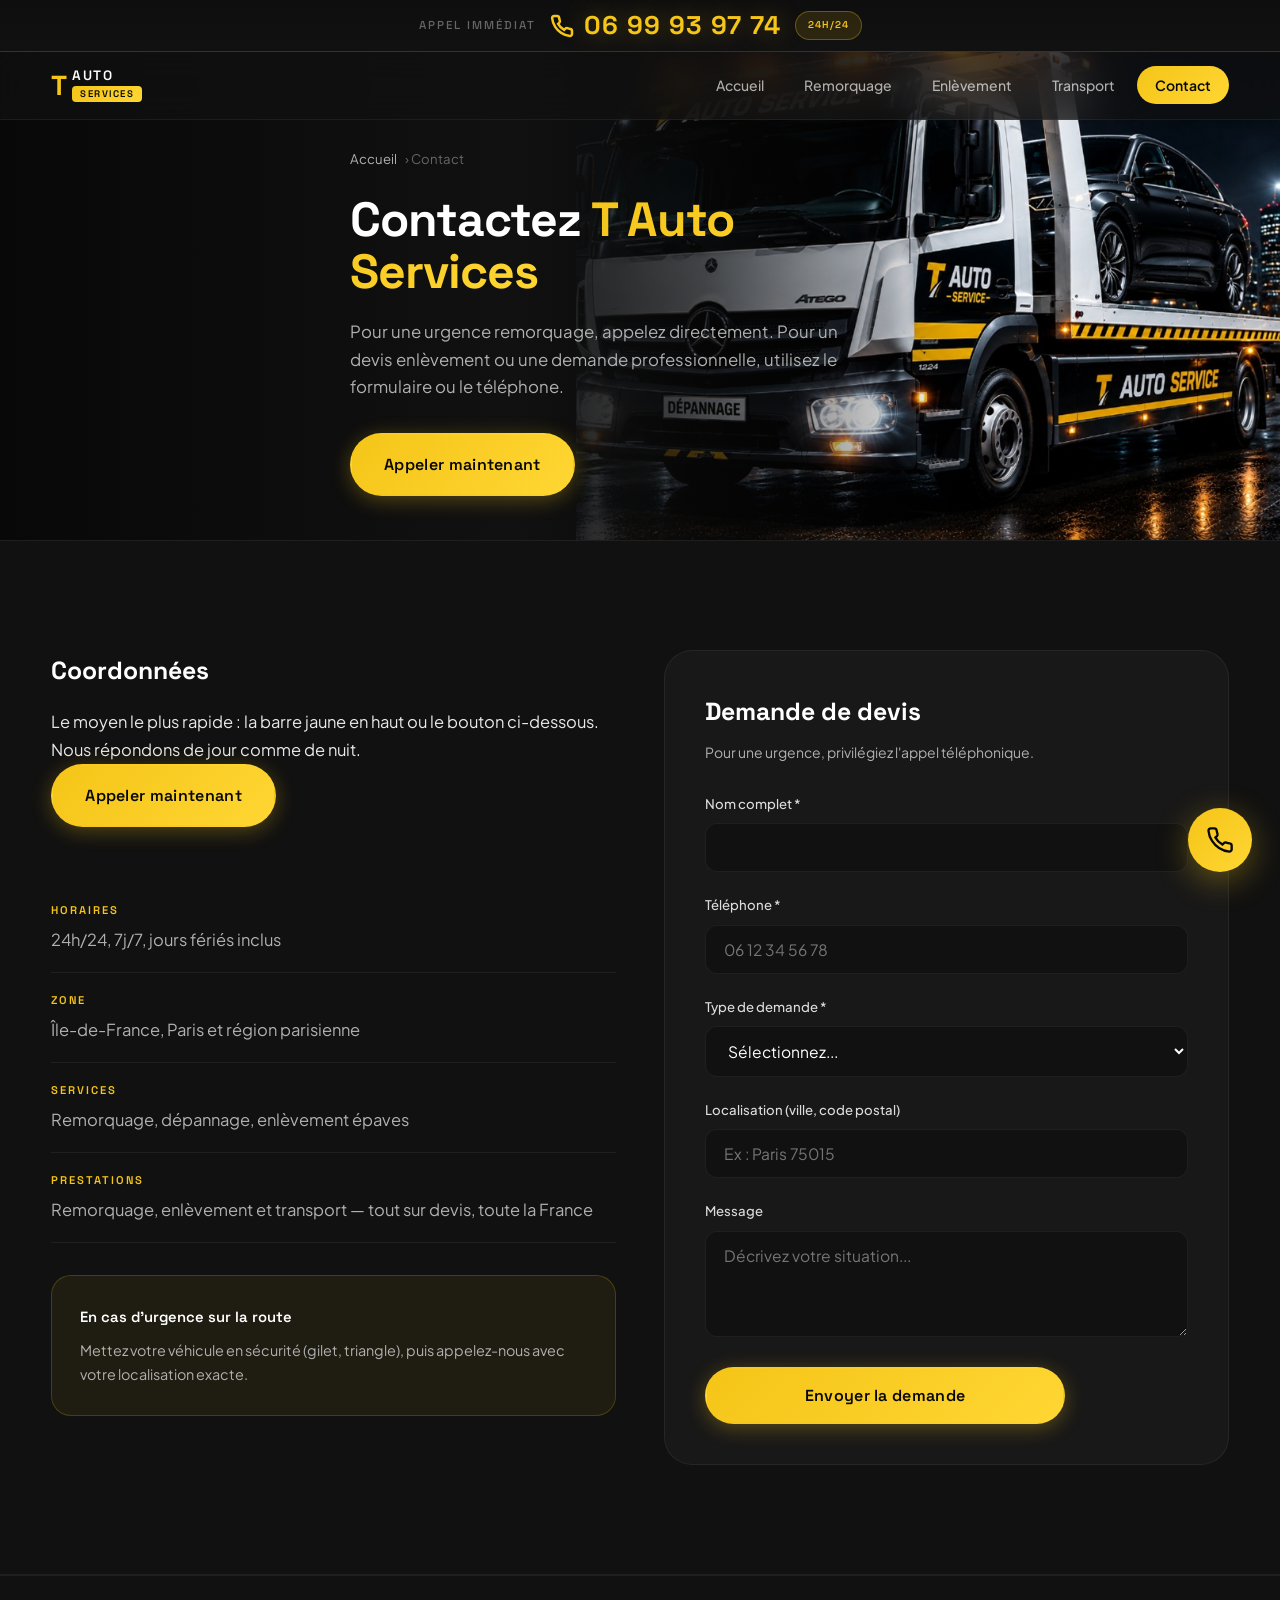
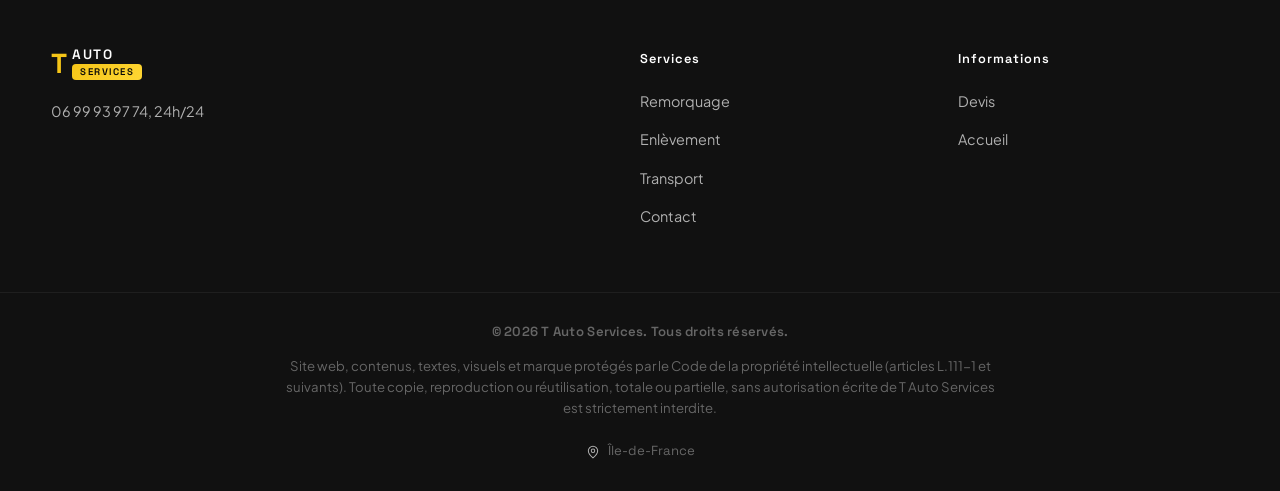
==== commit 81e68ee5: "Passer toutes les prestations en sur devis, sans prix affiches. Remorquage et transport toute la Fra" ====
--- a/contact.html
+++ b/contact.html
@@ -4,7 +4,7 @@
   <meta charset="UTF-8">
   <meta name="viewport" content="width=device-width, initial-scale=1.0">
   <title>Contact & Devis | T Auto Services, 06 99 93 97 74</title>
-  <meta name="description" content="Appelez T Auto Services 24h/24 : remorquage 100€ TTC, enlèvement gratuit, transport 1,80€/km. Urgence Île-de-France. ☎ 06 99 93 97 74">
+  <meta name="description" content="Appelez T Auto Services 24h/24 : remorquage, enlèvement et transport sur devis, toute la France. ☎ 06 99 93 97 74">
   <meta name="robots" content="index, follow, max-snippet:-1, max-image-preview:large">
   <meta name="copyright" content="© 2026 T Auto Services. Tous droits réservés. Reproduction interdite.">
   <link rel="canonical" href="https://tautoservices.com/contact">
@@ -27,7 +27,7 @@
   <link rel="preconnect" href="https://fonts.googleapis.com">
   <link rel="preconnect" href="https://fonts.gstatic.com" crossorigin>
   <link href="https://fonts.googleapis.com/css2?family=Plus+Jakarta+Sans:wght@400;500;600;700&family=Space+Grotesk:wght@500;600;700&display=swap" rel="stylesheet">
-  <link rel="stylesheet" href="/css/style.css?v=20260605">
+  <link rel="stylesheet" href="/css/style.css?v=20260607">
   <script type="application/ld+json" src="/data/seo.json"></script>
   <script type="application/ld+json">
   {"@context":"https://schema.org","@type":"BreadcrumbList","itemListElement":[{"@type":"ListItem","position":1,"name":"Accueil","item":"https://tautoservices.com/"},{"@type":"ListItem","position":2,"name":"Contact","item":"https://tautoservices.com/contact"}]}
@@ -89,7 +89,7 @@
             <div class="contact-detail"><strong>Horaires</strong><span>24h/24, 7j/7, jours fériés inclus</span></div>
             <div class="contact-detail"><strong>Zone</strong><span>Île-de-France, Paris et région parisienne</span></div>
             <div class="contact-detail"><strong>Services</strong><span>Remorquage, dépannage, enlèvement épaves</span></div>
-            <div class="contact-detail"><strong>Tarifs</strong><span>Remorquage 100€ TTC (80€ HT), enlèvement gratuit, transport 1,80€/km (120 km max, au-delà sur devis)</span></div>
+            <div class="contact-detail"><strong>Prestations</strong><span>Remorquage, enlèvement et transport — tout sur devis, toute la France</span></div>
           </div>
 
           <div class="contact-urgency">
@@ -143,11 +143,11 @@
         <p>06 99 93 97 74, 24h/24</p>
       </div>
       <nav aria-label="Services"><h3>Services</h3><ul><li><a href="/remorquage.html">Remorquage</a></li><li><a href="/enlevement-epaves.html">Enlèvement</a></li><li><a href="/transport.html">Transport</a></li><li><a href="/contact.html">Contact</a></li></ul></nav>
-      <nav aria-label="Infos"><h3>Informations</h3><ul><li><a href="/#tarifs">Tarifs</a></li><li><a href="/">Accueil</a></li></ul></nav>
+      <nav aria-label="Infos"><h3>Informations</h3><ul><li><a href="/#devis">Devis</a></li><li><a href="/">Accueil</a></li></ul></nav>
     </div>
     <div class="footer__bottom"><div class="container footer__bottom-inner"><p class="footer__copyright">&copy; 2026 T Auto Services. Tous droits réservés.</p><p class="footer__legal">Site web, contenus, textes, visuels et marque protégés par le Code de la propriété intellectuelle (articles L.111-1 et suivants). Toute copie, reproduction ou réutilisation, totale ou partielle, sans autorisation écrite de T Auto Services est strictement interdite.</p><p class="footer__location"><svg class="icon icon--inline" viewBox="0 0 24 24" fill="none" stroke="currentColor" stroke-width="1.75" aria-hidden="true"><path d="M20 10c0 6-8 12-8 12s-8-6-8-12a8 8 0 0 1 16 0Z"/><circle cx="12" cy="10" r="3"/></svg> Île-de-France</p></div></div>
   </footer>
   <a href="tel:+33699939774" class="float-call" aria-label="Appeler"><svg width="28" height="28" viewBox="0 0 24 24" fill="none" stroke="currentColor" stroke-width="2"><path d="M22 16.92v3a2 2 0 0 1-2.18 2 19.79 19.79 0 0 1-8.63-3.07 19.5 19.5 0 0 1-6-6 19.79 19.79 0 0 1-3.07-8.67A2 2 0 0 1 4.11 2h3a2 2 0 0 1 2 1.72c.127.96.361 1.903.7 2.81a2 2 0 0 1-.45 2.11L8.09 9.91a16 16 0 0 0 6 6l1.27-1.27a2 2 0 0 1 2.11-.45c.907.339 1.85.573 2.81.7A2 2 0 0 1 22 16.92z"/></svg></a>
-  <script src="/js/main.js?v=20260605"></script>
+  <script src="/js/main.js?v=20260607"></script>
 </body>
 </html>
--- a/css/style.css
+++ b/css/style.css
@@ -83,6 +83,8 @@
 @media (prefers-reduced-motion: reduce) {
   .reveal { opacity: 1; transform: none; transition: none; }
   .float-call { animation: none; }
+  .reviews-marquee__track { animation: none; flex-wrap: wrap; width: 100%; }
+  .reviews-marquee { mask-image: none; -webkit-mask-image: none; overflow: visible; }
 }
 
 /* ─── Logo ─── */
@@ -639,6 +641,74 @@
 .engagement h3 {
   font-family: var(--font-display); font-size: 0.875rem; font-weight: 600;
   color: var(--white); line-height: 1.35;
+}
+
+/* ─── Avis clients ─── */
+.reviews-marquee {
+  overflow: hidden;
+  margin-inline: calc(-1 * clamp(12px, 3vw, 24px));
+  padding: 8px 0 12px;
+  mask-image: linear-gradient(90deg, transparent, #000 8%, #000 92%, transparent);
+  -webkit-mask-image: linear-gradient(90deg, transparent, #000 8%, #000 92%, transparent);
+}
+.reviews-marquee__track {
+  display: flex;
+  width: max-content;
+  gap: 20px;
+  animation: reviews-scroll 55s linear infinite;
+}
+.reviews-marquee:hover .reviews-marquee__track {
+  animation-play-state: paused;
+}
+@keyframes reviews-scroll {
+  from { transform: translateX(0); }
+  to { transform: translateX(-50%); }
+}
+.review-card {
+  flex: 0 0 min(340px, 82vw);
+  background: var(--black-card);
+  border: 1px solid var(--border);
+  border-radius: var(--radius-lg);
+  padding: 28px 26px;
+  display: flex;
+  flex-direction: column;
+  gap: 14px;
+  transition: border-color var(--transition);
+}
+.review-card:hover { border-color: var(--border-accent); }
+.review-card__stars {
+  color: var(--yellow);
+  font-size: 0.9rem;
+  letter-spacing: 2px;
+  line-height: 1;
+}
+.review-card__text {
+  color: rgba(255, 255, 255, 0.88);
+  font-size: 0.975rem;
+  line-height: 1.6;
+  flex: 1;
+  margin: 0;
+}
+.review-card__text--short {
+  font-size: 1.05rem;
+  font-weight: 500;
+}
+.review-card__author {
+  display: flex;
+  flex-direction: column;
+  gap: 4px;
+  padding-top: 4px;
+  border-top: 1px solid var(--border);
+}
+.review-card__author strong {
+  font-family: var(--font-display);
+  font-size: 0.875rem;
+  font-weight: 600;
+  color: var(--white);
+}
+.review-card__author span {
+  font-size: 0.8rem;
+  color: var(--gray-dark);
 }
 
 /* ─── Showcase ─── */
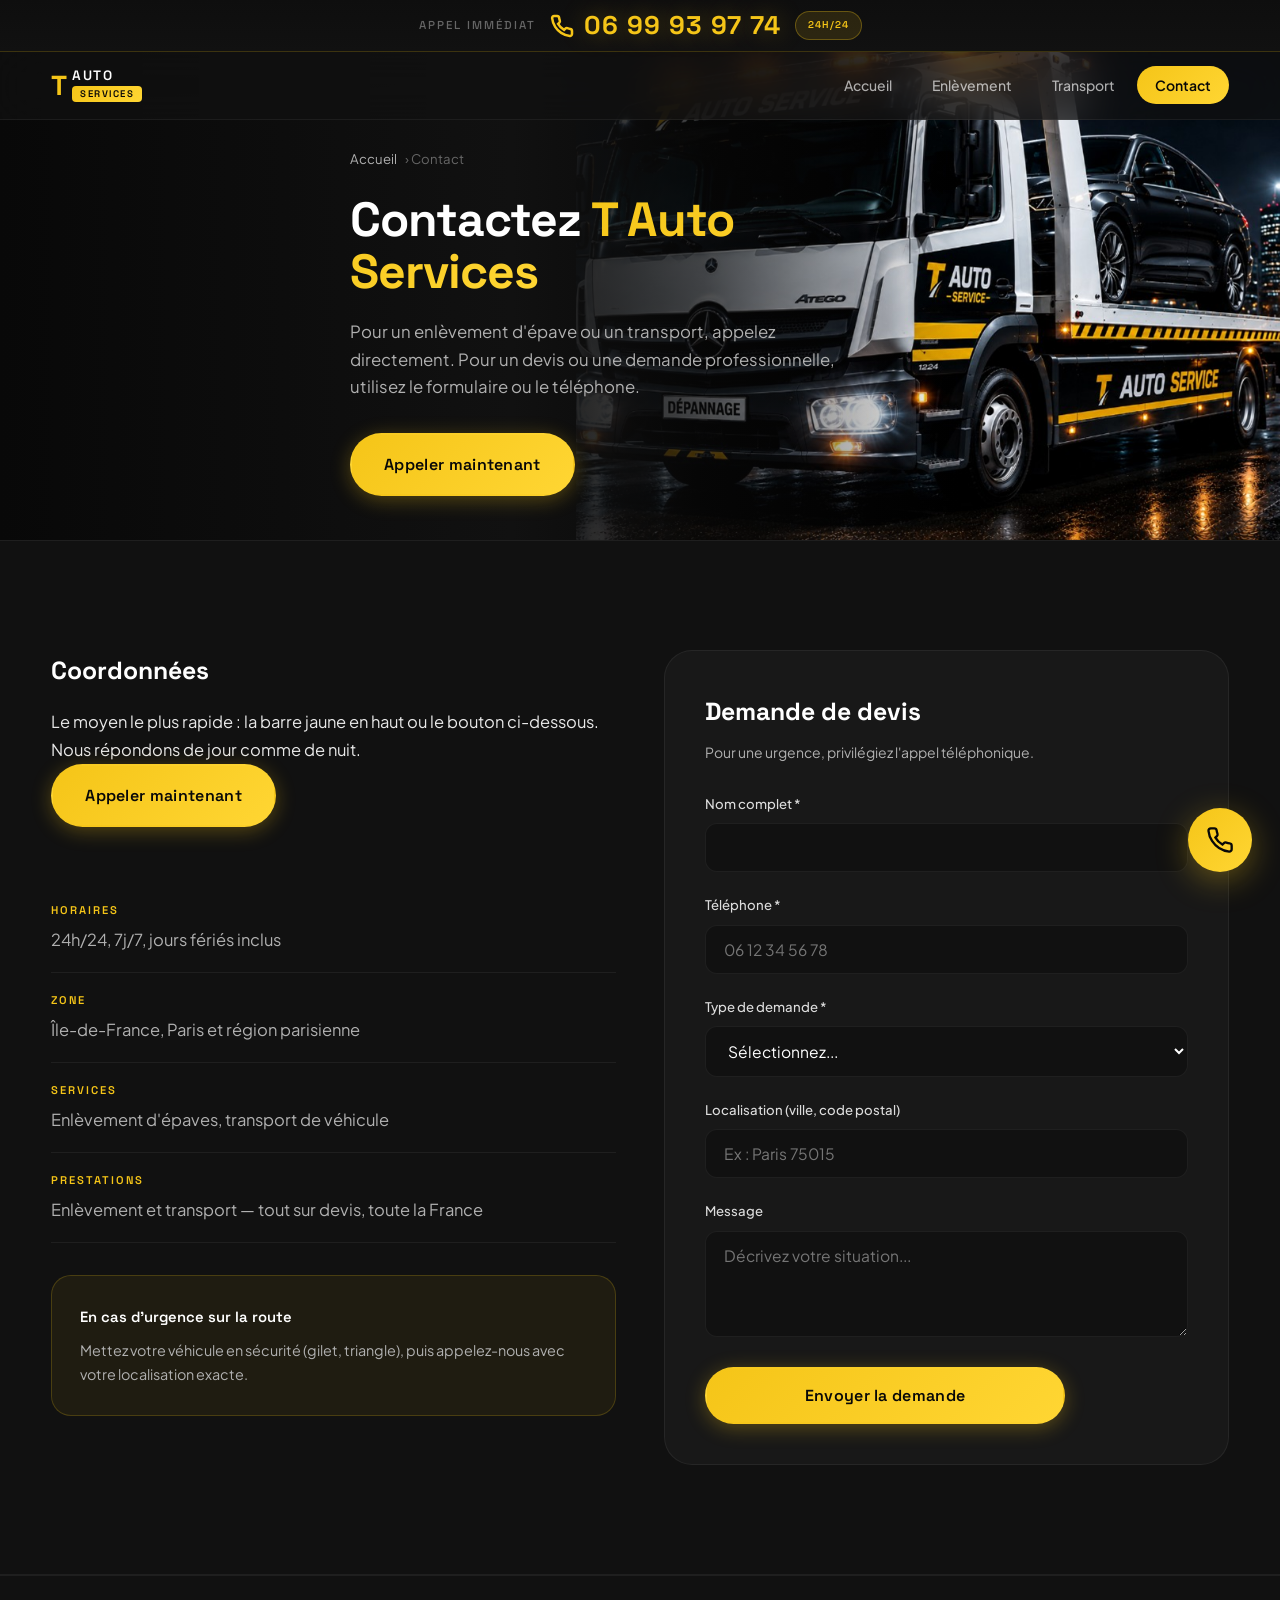
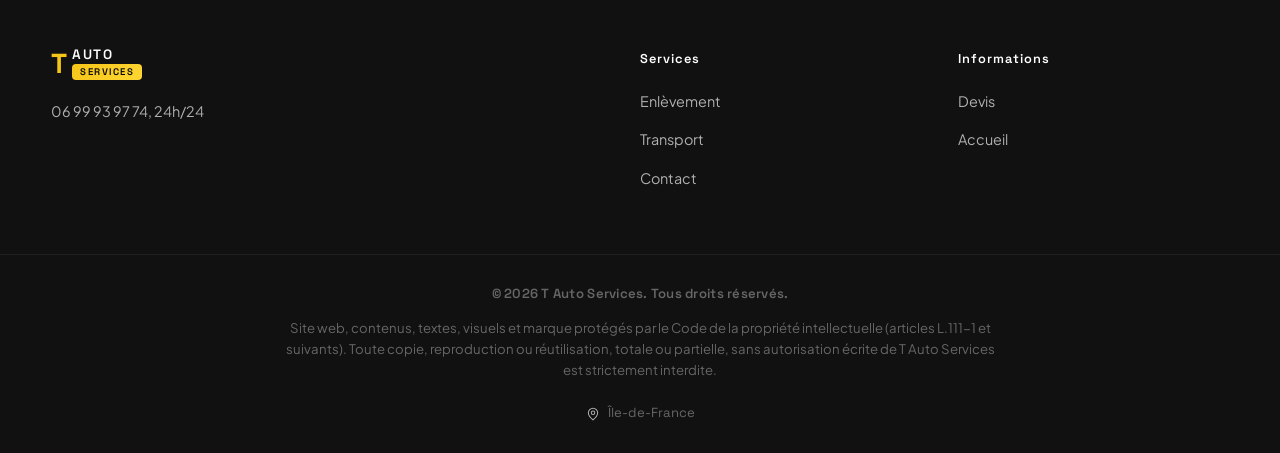
==== commit 367f1ea6: "Suppression du remorquage : site recentre sur enlevement d'epave et transport (pages, SEO, redirecti" ====
--- a/contact.html
+++ b/contact.html
@@ -3,31 +3,43 @@
 <head>
   <meta charset="UTF-8">
   <meta name="viewport" content="width=device-width, initial-scale=1.0">
+  <link rel="icon" href="/favicon.ico" sizes="48x48">
+  <link rel="icon" type="image/png" sizes="48x48" href="/assets/favicon-48.png">
+  <link rel="icon" type="image/png" sizes="192x192" href="/assets/apple-touch-icon.png">
+  <link rel="apple-touch-icon" sizes="192x192" href="/assets/apple-touch-icon.png">
+  <link rel="manifest" href="/manifest.webmanifest">
+  <!-- Google tag (gtag.js) — Google Ads AW-18211673563 -->
+  <script async src="https://www.googletagmanager.com/gtag/js?id=AW-18211673563"></script>
+  <script>
+    window.dataLayer = window.dataLayer || [];
+    function gtag(){dataLayer.push(arguments);}
+    gtag('js', new Date());
+    gtag('config', 'AW-18211673563');
+  </script>
   <title>Contact & Devis | T Auto Services, 06 99 93 97 74</title>
-  <meta name="description" content="Appelez T Auto Services 24h/24 : remorquage, enlèvement et transport sur devis, toute la France. ☎ 06 99 93 97 74">
+  <meta name="description" content="Appelez T Auto Services 24h/24 : enlèvement d'épave et transport sur devis, toute la France. ☎ 06 99 93 97 74">
   <meta name="robots" content="index, follow, max-snippet:-1, max-image-preview:large">
   <meta name="copyright" content="© 2026 T Auto Services. Tous droits réservés. Reproduction interdite.">
   <link rel="canonical" href="https://tautoservices.com/contact">
   <meta property="og:type" content="website">
   <meta property="og:locale" content="fr_FR">
   <meta property="og:title" content="Contact & Devis 24h/24 | T Auto Services">
-  <meta property="og:description" content="Urgence remorquage ou devis transport. Disponible 24h/24. ☎ 06 99 93 97 74">
+  <meta property="og:description" content="Enlèvement d'épave ou devis transport. Disponible 24h/24. ☎ 06 99 93 97 74">
   <meta property="og:url" content="https://tautoservices.com/contact">
   <meta property="og:image" content="https://tautoservices.com/assets/hero-truck.png">
   <meta property="og:image:width" content="1024">
   <meta property="og:image:height" content="682">
-  <meta property="og:image:alt" content="Camion dépanneuse T Auto Services, remorquage 24h/24 Île-de-France">
+  <meta property="og:image:alt" content="Camion plateau T Auto Services, enlèvement et transport 24h/24 Île-de-France">
   <meta property="og:site_name" content="T Auto Services">
   <meta name="twitter:card" content="summary_large_image">
   <meta name="twitter:title" content="Contact & Devis 24h/24 | T Auto Services">
-  <meta name="twitter:description" content="Urgence remorquage ou devis transport. ☎ 06 99 93 97 74">
+  <meta name="twitter:description" content="Enlèvement d'épave ou devis transport. ☎ 06 99 93 97 74">
   <meta name="twitter:image" content="https://tautoservices.com/assets/hero-truck.png">
   <meta name="format-detection" content="telephone=yes">
-  <link rel="icon" type="image/svg+xml" href="/assets/favicon.svg">
   <link rel="preconnect" href="https://fonts.googleapis.com">
   <link rel="preconnect" href="https://fonts.gstatic.com" crossorigin>
   <link href="https://fonts.googleapis.com/css2?family=Plus+Jakarta+Sans:wght@400;500;600;700&family=Space+Grotesk:wght@500;600;700&display=swap" rel="stylesheet">
-  <link rel="stylesheet" href="/css/style.css?v=20260607">
+  <link rel="stylesheet" href="/css/style.css?v=20260610">
   <script type="application/ld+json" src="/data/seo.json"></script>
   <script type="application/ld+json">
   {"@context":"https://schema.org","@type":"BreadcrumbList","itemListElement":[{"@type":"ListItem","position":1,"name":"Accueil","item":"https://tautoservices.com/"},{"@type":"ListItem","position":2,"name":"Contact","item":"https://tautoservices.com/contact"}]}
@@ -54,7 +66,6 @@
       <nav class="nav" id="nav" aria-label="Navigation principale">
         <ul class="nav__list">
           <li><a href="/" class="nav__link">Accueil</a></li>
-          <li><a href="/remorquage.html" class="nav__link">Remorquage</a></li>
           <li><a href="/enlevement-epaves.html" class="nav__link">Enlèvement</a></li>
           <li><a href="/transport.html" class="nav__link">Transport</a></li>
           <li><a href="/contact.html" class="nav__link nav__link--active">Contact</a></li>
@@ -67,13 +78,13 @@
   <main id="main">
     <section class="page-hero">
       <div class="page-hero__bg">
-        <img src="/assets/hero-truck.png" alt="Camion dépanneuse T Auto Services en intervention de nuit, remorquage 24h/24 Île-de-France" width="1024" height="682" loading="eager">
+        <img src="/assets/hero-truck.png" alt="Camion plateau T Auto Services en intervention de nuit, enlèvement et transport 24h/24 Île-de-France" width="1024" height="682" loading="eager">
       </div>
       <div class="page-hero__shade" aria-hidden="true"></div>
       <div class="container page-hero__body">
         <nav class="breadcrumb" aria-label="Fil d'Ariane"><a href="/">Accueil</a> › Contact</nav>
         <h1>Contactez <span>T Auto Services</span></h1>
-        <p class="page-hero__lead">Pour une urgence remorquage, appelez directement. Pour un devis enlèvement ou une demande professionnelle, utilisez le formulaire ou le téléphone.</p>
+        <p class="page-hero__lead">Pour un enlèvement d'épave ou un transport, appelez directement. Pour un devis ou une demande professionnelle, utilisez le formulaire ou le téléphone.</p>
         <a href="tel:+33699939774" class="btn btn--yellow btn--lg">Appeler maintenant</a>
       </div>
     </section>
@@ -88,8 +99,8 @@
           <div class="contact-details">
             <div class="contact-detail"><strong>Horaires</strong><span>24h/24, 7j/7, jours fériés inclus</span></div>
             <div class="contact-detail"><strong>Zone</strong><span>Île-de-France, Paris et région parisienne</span></div>
-            <div class="contact-detail"><strong>Services</strong><span>Remorquage, dépannage, enlèvement épaves</span></div>
-            <div class="contact-detail"><strong>Prestations</strong><span>Remorquage, enlèvement et transport — tout sur devis, toute la France</span></div>
+            <div class="contact-detail"><strong>Services</strong><span>Enlèvement d'épaves, transport de véhicule</span></div>
+            <div class="contact-detail"><strong>Prestations</strong><span>Enlèvement et transport — tout sur devis, toute la France</span></div>
           </div>
 
           <div class="contact-urgency">
@@ -113,10 +124,8 @@
             <label for="service">Type de demande *</label>
             <select id="service" name="service" required>
               <option value="">Sélectionnez...</option>
-              <option value="remorquage">Remorquage urgent</option>
+              <option value="epave">Enlèvement d'épave</option>
               <option value="transport">Transport véhicule</option>
-              <option value="epave">Enlèvement d'épave</option>
-              <option value="depannage">Dépannage sur place</option>
               <option value="pro">Demande professionnelle</option>
               <option value="devis">Devis / renseignement</option>
             </select>
@@ -142,12 +151,12 @@
         <a href="/" class="logo logo--sm"><span class="logo__t">T</span><span class="logo__brand"><span class="logo__auto">Auto</span><span class="logo__services">Services</span></span></a>
         <p>06 99 93 97 74, 24h/24</p>
       </div>
-      <nav aria-label="Services"><h3>Services</h3><ul><li><a href="/remorquage.html">Remorquage</a></li><li><a href="/enlevement-epaves.html">Enlèvement</a></li><li><a href="/transport.html">Transport</a></li><li><a href="/contact.html">Contact</a></li></ul></nav>
+      <nav aria-label="Services"><h3>Services</h3><ul><li><a href="/enlevement-epaves.html">Enlèvement</a></li><li><a href="/transport.html">Transport</a></li><li><a href="/contact.html">Contact</a></li></ul></nav>
       <nav aria-label="Infos"><h3>Informations</h3><ul><li><a href="/#devis">Devis</a></li><li><a href="/">Accueil</a></li></ul></nav>
     </div>
     <div class="footer__bottom"><div class="container footer__bottom-inner"><p class="footer__copyright">&copy; 2026 T Auto Services. Tous droits réservés.</p><p class="footer__legal">Site web, contenus, textes, visuels et marque protégés par le Code de la propriété intellectuelle (articles L.111-1 et suivants). Toute copie, reproduction ou réutilisation, totale ou partielle, sans autorisation écrite de T Auto Services est strictement interdite.</p><p class="footer__location"><svg class="icon icon--inline" viewBox="0 0 24 24" fill="none" stroke="currentColor" stroke-width="1.75" aria-hidden="true"><path d="M20 10c0 6-8 12-8 12s-8-6-8-12a8 8 0 0 1 16 0Z"/><circle cx="12" cy="10" r="3"/></svg> Île-de-France</p></div></div>
   </footer>
   <a href="tel:+33699939774" class="float-call" aria-label="Appeler"><svg width="28" height="28" viewBox="0 0 24 24" fill="none" stroke="currentColor" stroke-width="2"><path d="M22 16.92v3a2 2 0 0 1-2.18 2 19.79 19.79 0 0 1-8.63-3.07 19.5 19.5 0 0 1-6-6 19.79 19.79 0 0 1-3.07-8.67A2 2 0 0 1 4.11 2h3a2 2 0 0 1 2 1.72c.127.96.361 1.903.7 2.81a2 2 0 0 1-.45 2.11L8.09 9.91a16 16 0 0 0 6 6l1.27-1.27a2 2 0 0 1 2.11-.45c.907.339 1.85.573 2.81.7A2 2 0 0 1 22 16.92z"/></svg></a>
-  <script src="/js/main.js?v=20260607"></script>
+  <script src="/js/main.js?v=20260610"></script>
 </body>
 </html>
--- a/css/style.css
+++ b/css/style.css
@@ -320,9 +320,17 @@
 }
 .hero__motto {
   font-size: 1.0625rem; font-weight: 500;
-  color: var(--gray); margin-bottom: 34px;
+  color: var(--gray); margin-bottom: 12px;
   max-width: 440px;
 }
+.hero__lead {
+  font-size: 1.03125rem;
+  color: var(--gray);
+  max-width: 520px;
+  margin: 0 0 28px;
+  line-height: 1.65;
+}
+.hero__lead strong { color: var(--yellow); }
 .hero__actions {
   display: flex; flex-wrap: wrap; align-items: center; gap: 14px;
   margin-bottom: 16px;
@@ -405,6 +413,7 @@
 .hero__tagline { animation-delay: 0.05s; }
 .hero__title { animation-delay: 0.12s; }
 .hero__motto { animation-delay: 0.2s; }
+.hero__lead { animation-delay: 0.24s; }
 .hero__actions { animation-delay: 0.28s; }
 .hero__availability { animation-delay: 0.36s; }
 .hero__features { animation-delay: 0.44s; }
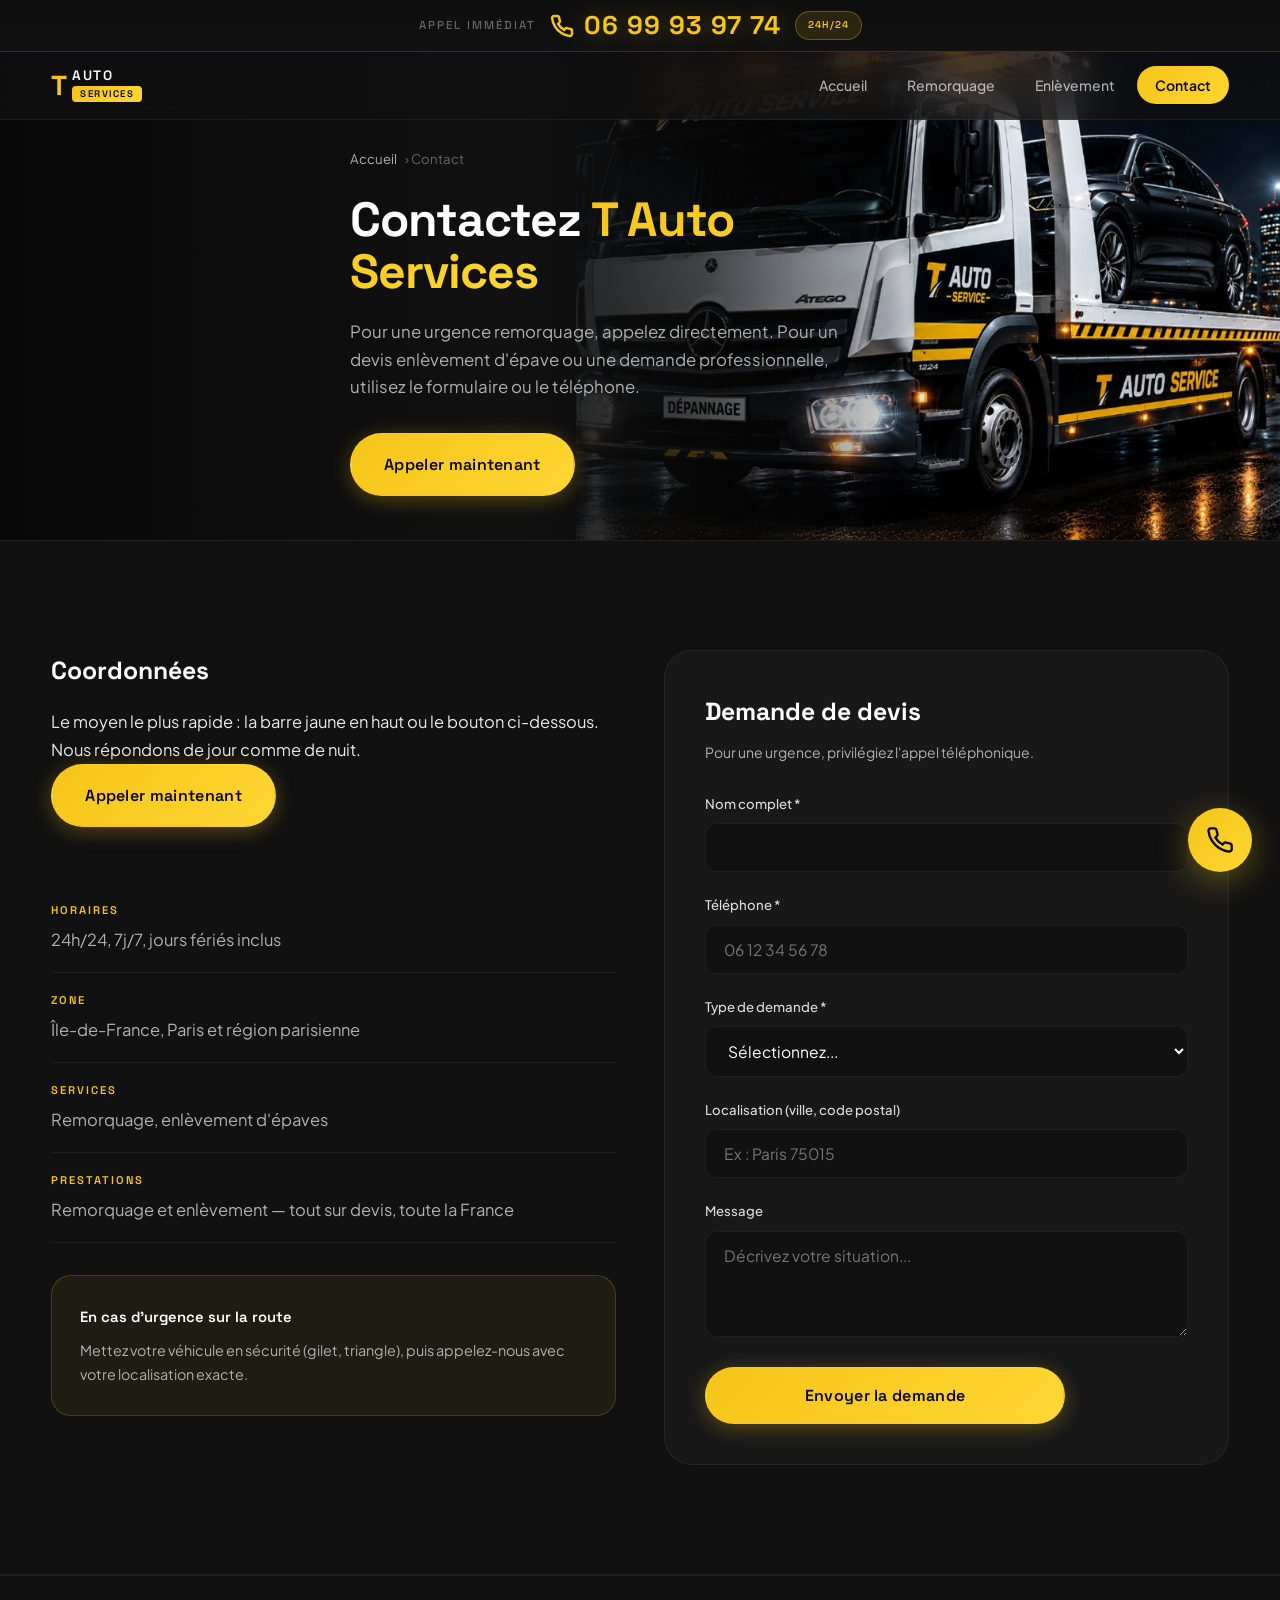
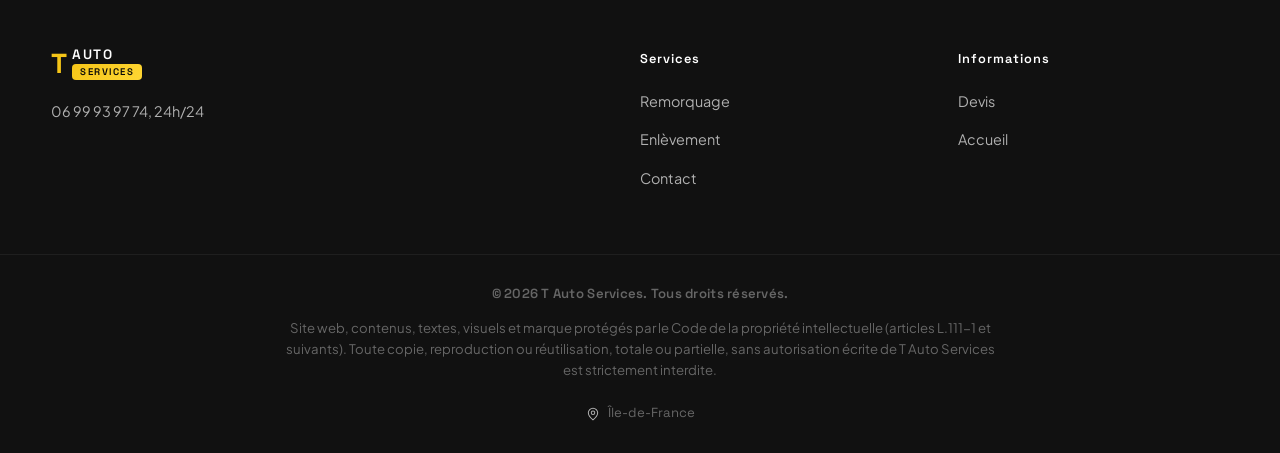
==== commit b02e84ab: "Correction : retour au remorquage + enlevement d'epave, suppression du transport Co-authored-by: Cur" ====
--- a/contact.html
+++ b/contact.html
@@ -17,23 +17,23 @@
     gtag('config', 'AW-18211673563');
   </script>
   <title>Contact & Devis | T Auto Services, 06 99 93 97 74</title>
-  <meta name="description" content="Appelez T Auto Services 24h/24 : enlèvement d'épave et transport sur devis, toute la France. ☎ 06 99 93 97 74">
+  <meta name="description" content="Appelez T Auto Services 24h/24 : remorquage et enlèvement d'épave sur devis, toute la France. ☎ 06 99 93 97 74">
   <meta name="robots" content="index, follow, max-snippet:-1, max-image-preview:large">
   <meta name="copyright" content="© 2026 T Auto Services. Tous droits réservés. Reproduction interdite.">
   <link rel="canonical" href="https://tautoservices.com/contact">
   <meta property="og:type" content="website">
   <meta property="og:locale" content="fr_FR">
   <meta property="og:title" content="Contact & Devis 24h/24 | T Auto Services">
-  <meta property="og:description" content="Enlèvement d'épave ou devis transport. Disponible 24h/24. ☎ 06 99 93 97 74">
+  <meta property="og:description" content="Urgence remorquage ou enlèvement d'épave. Disponible 24h/24. ☎ 06 99 93 97 74">
   <meta property="og:url" content="https://tautoservices.com/contact">
   <meta property="og:image" content="https://tautoservices.com/assets/hero-truck.png">
   <meta property="og:image:width" content="1024">
   <meta property="og:image:height" content="682">
-  <meta property="og:image:alt" content="Camion plateau T Auto Services, enlèvement et transport 24h/24 Île-de-France">
+  <meta property="og:image:alt" content="Camion dépanneuse T Auto Services, remorquage et enlèvement 24h/24 Île-de-France">
   <meta property="og:site_name" content="T Auto Services">
   <meta name="twitter:card" content="summary_large_image">
   <meta name="twitter:title" content="Contact & Devis 24h/24 | T Auto Services">
-  <meta name="twitter:description" content="Enlèvement d'épave ou devis transport. ☎ 06 99 93 97 74">
+  <meta name="twitter:description" content="Urgence remorquage ou enlèvement d'épave. ☎ 06 99 93 97 74">
   <meta name="twitter:image" content="https://tautoservices.com/assets/hero-truck.png">
   <meta name="format-detection" content="telephone=yes">
   <link rel="preconnect" href="https://fonts.googleapis.com">
@@ -66,8 +66,8 @@
       <nav class="nav" id="nav" aria-label="Navigation principale">
         <ul class="nav__list">
           <li><a href="/" class="nav__link">Accueil</a></li>
+          <li><a href="/remorquage.html" class="nav__link">Remorquage</a></li>
           <li><a href="/enlevement-epaves.html" class="nav__link">Enlèvement</a></li>
-          <li><a href="/transport.html" class="nav__link">Transport</a></li>
           <li><a href="/contact.html" class="nav__link nav__link--active">Contact</a></li>
         </ul>
       </nav>
@@ -78,13 +78,13 @@
   <main id="main">
     <section class="page-hero">
       <div class="page-hero__bg">
-        <img src="/assets/hero-truck.png" alt="Camion plateau T Auto Services en intervention de nuit, enlèvement et transport 24h/24 Île-de-France" width="1024" height="682" loading="eager">
+        <img src="/assets/hero-truck.png" alt="Camion dépanneuse T Auto Services en intervention de nuit, remorquage 24h/24 Île-de-France" width="1024" height="682" loading="eager">
       </div>
       <div class="page-hero__shade" aria-hidden="true"></div>
       <div class="container page-hero__body">
         <nav class="breadcrumb" aria-label="Fil d'Ariane"><a href="/">Accueil</a> › Contact</nav>
         <h1>Contactez <span>T Auto Services</span></h1>
-        <p class="page-hero__lead">Pour un enlèvement d'épave ou un transport, appelez directement. Pour un devis ou une demande professionnelle, utilisez le formulaire ou le téléphone.</p>
+        <p class="page-hero__lead">Pour une urgence remorquage, appelez directement. Pour un devis enlèvement d'épave ou une demande professionnelle, utilisez le formulaire ou le téléphone.</p>
         <a href="tel:+33699939774" class="btn btn--yellow btn--lg">Appeler maintenant</a>
       </div>
     </section>
@@ -99,8 +99,8 @@
           <div class="contact-details">
             <div class="contact-detail"><strong>Horaires</strong><span>24h/24, 7j/7, jours fériés inclus</span></div>
             <div class="contact-detail"><strong>Zone</strong><span>Île-de-France, Paris et région parisienne</span></div>
-            <div class="contact-detail"><strong>Services</strong><span>Enlèvement d'épaves, transport de véhicule</span></div>
-            <div class="contact-detail"><strong>Prestations</strong><span>Enlèvement et transport — tout sur devis, toute la France</span></div>
+            <div class="contact-detail"><strong>Services</strong><span>Remorquage, enlèvement d'épaves</span></div>
+            <div class="contact-detail"><strong>Prestations</strong><span>Remorquage et enlèvement — tout sur devis, toute la France</span></div>
           </div>
 
           <div class="contact-urgency">
@@ -124,8 +124,8 @@
             <label for="service">Type de demande *</label>
             <select id="service" name="service" required>
               <option value="">Sélectionnez...</option>
+              <option value="remorquage">Remorquage urgent</option>
               <option value="epave">Enlèvement d'épave</option>
-              <option value="transport">Transport véhicule</option>
               <option value="pro">Demande professionnelle</option>
               <option value="devis">Devis / renseignement</option>
             </select>
@@ -151,7 +151,7 @@
         <a href="/" class="logo logo--sm"><span class="logo__t">T</span><span class="logo__brand"><span class="logo__auto">Auto</span><span class="logo__services">Services</span></span></a>
         <p>06 99 93 97 74, 24h/24</p>
       </div>
-      <nav aria-label="Services"><h3>Services</h3><ul><li><a href="/enlevement-epaves.html">Enlèvement</a></li><li><a href="/transport.html">Transport</a></li><li><a href="/contact.html">Contact</a></li></ul></nav>
+      <nav aria-label="Services"><h3>Services</h3><ul><li><a href="/remorquage.html">Remorquage</a></li><li><a href="/enlevement-epaves.html">Enlèvement</a></li><li><a href="/contact.html">Contact</a></li></ul></nav>
       <nav aria-label="Infos"><h3>Informations</h3><ul><li><a href="/#devis">Devis</a></li><li><a href="/">Accueil</a></li></ul></nav>
     </div>
     <div class="footer__bottom"><div class="container footer__bottom-inner"><p class="footer__copyright">&copy; 2026 T Auto Services. Tous droits réservés.</p><p class="footer__legal">Site web, contenus, textes, visuels et marque protégés par le Code de la propriété intellectuelle (articles L.111-1 et suivants). Toute copie, reproduction ou réutilisation, totale ou partielle, sans autorisation écrite de T Auto Services est strictement interdite.</p><p class="footer__location"><svg class="icon icon--inline" viewBox="0 0 24 24" fill="none" stroke="currentColor" stroke-width="1.75" aria-hidden="true"><path d="M20 10c0 6-8 12-8 12s-8-6-8-12a8 8 0 0 1 16 0Z"/><circle cx="12" cy="10" r="3"/></svg> Île-de-France</p></div></div>
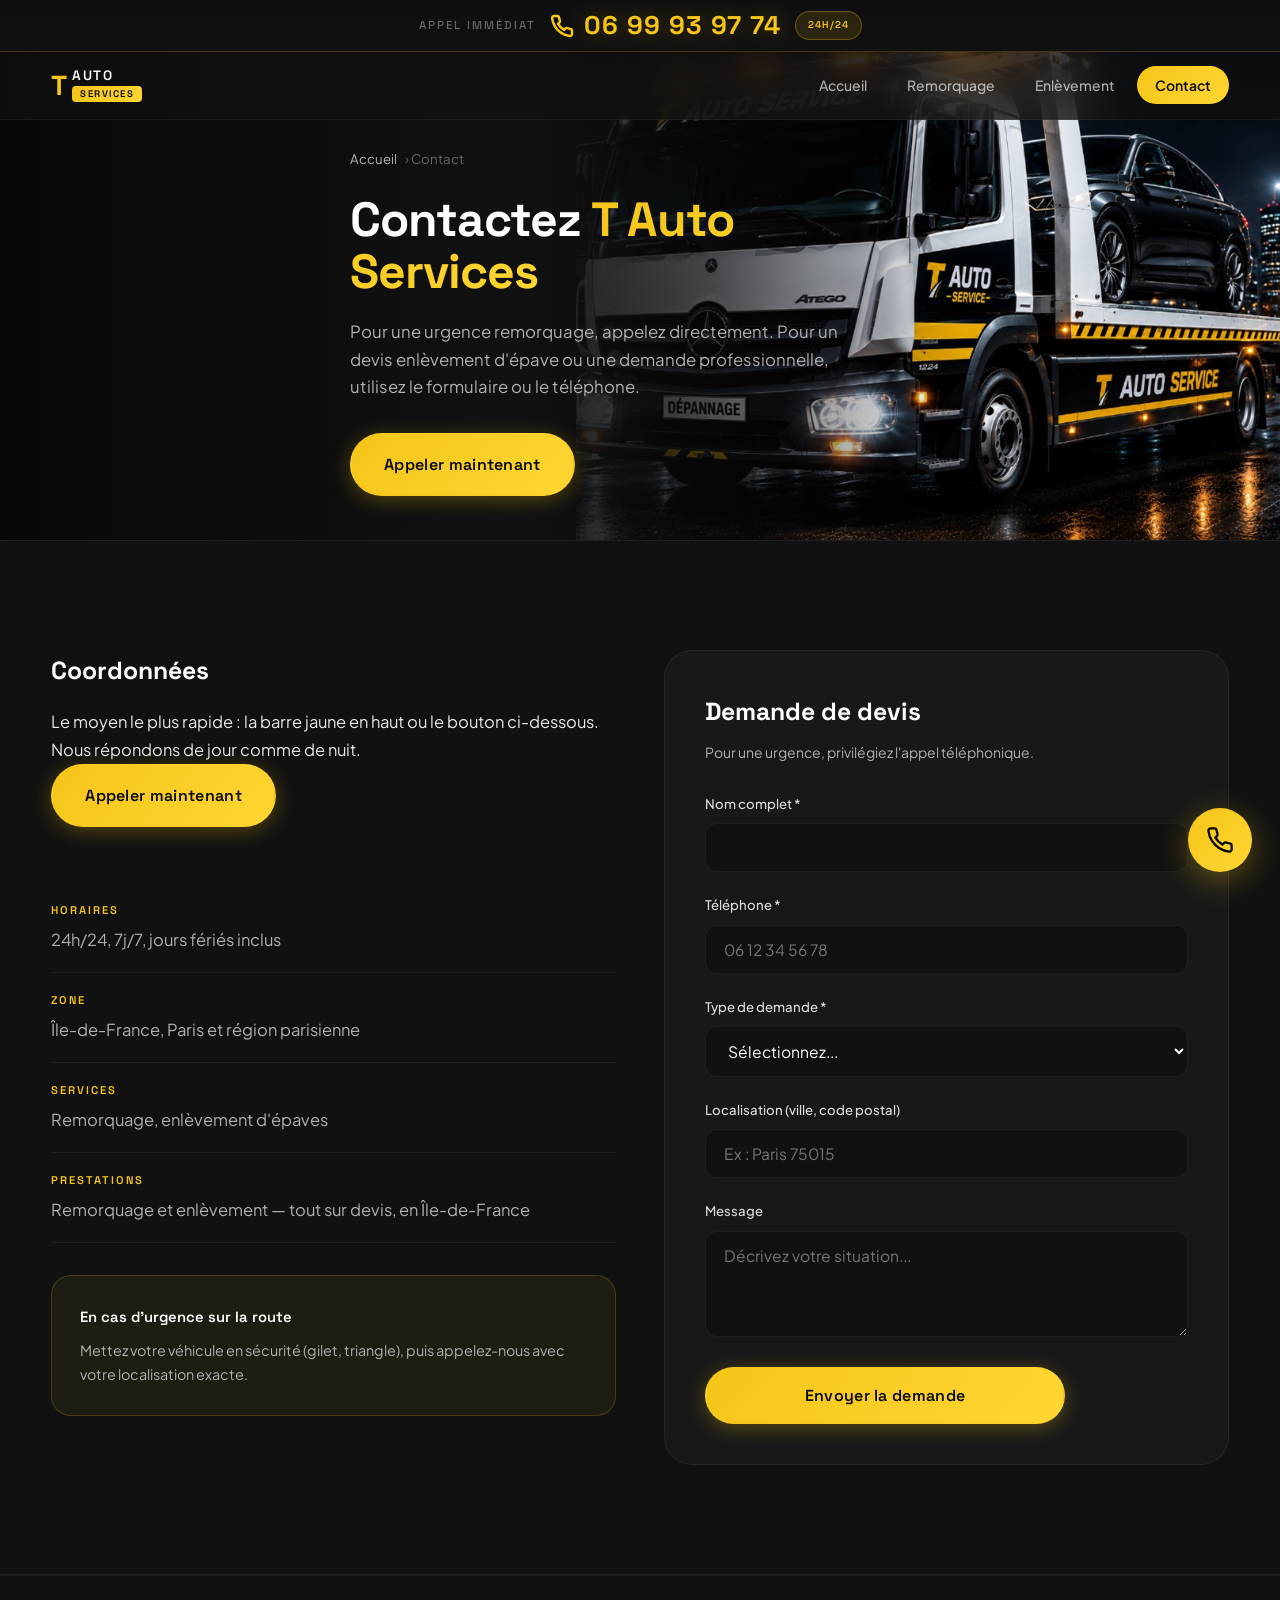
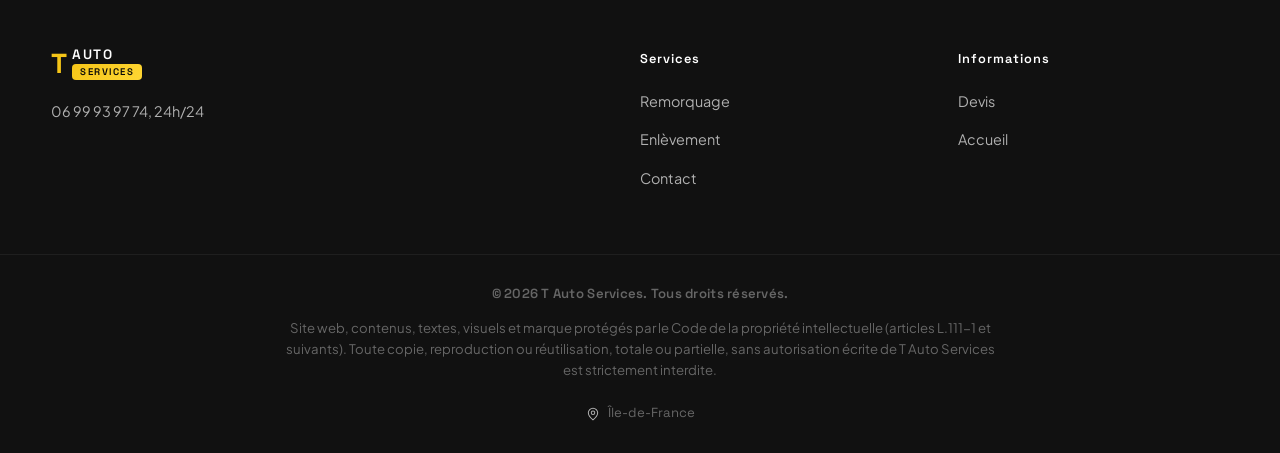
==== commit 34d503ab: "Zone d'intervention limitee a l'Ile-de-France (textes, metas, JSON-LD) Co-authored-by: Cursor <curso" ====
--- a/contact.html
+++ b/contact.html
@@ -17,7 +17,7 @@
     gtag('config', 'AW-18211673563');
   </script>
   <title>Contact & Devis | T Auto Services, 06 99 93 97 74</title>
-  <meta name="description" content="Appelez T Auto Services 24h/24 : remorquage et enlèvement d'épave sur devis, toute la France. ☎ 06 99 93 97 74">
+  <meta name="description" content="Appelez T Auto Services 24h/24 : remorquage et enlèvement d'épave sur devis en Île-de-France. ☎ 06 99 93 97 74">
   <meta name="robots" content="index, follow, max-snippet:-1, max-image-preview:large">
   <meta name="copyright" content="© 2026 T Auto Services. Tous droits réservés. Reproduction interdite.">
   <link rel="canonical" href="https://tautoservices.com/contact">
@@ -100,7 +100,7 @@
             <div class="contact-detail"><strong>Horaires</strong><span>24h/24, 7j/7, jours fériés inclus</span></div>
             <div class="contact-detail"><strong>Zone</strong><span>Île-de-France, Paris et région parisienne</span></div>
             <div class="contact-detail"><strong>Services</strong><span>Remorquage, enlèvement d'épaves</span></div>
-            <div class="contact-detail"><strong>Prestations</strong><span>Remorquage et enlèvement — tout sur devis, toute la France</span></div>
+            <div class="contact-detail"><strong>Prestations</strong><span>Remorquage et enlèvement — tout sur devis, en Île-de-France</span></div>
           </div>
 
           <div class="contact-urgency">
